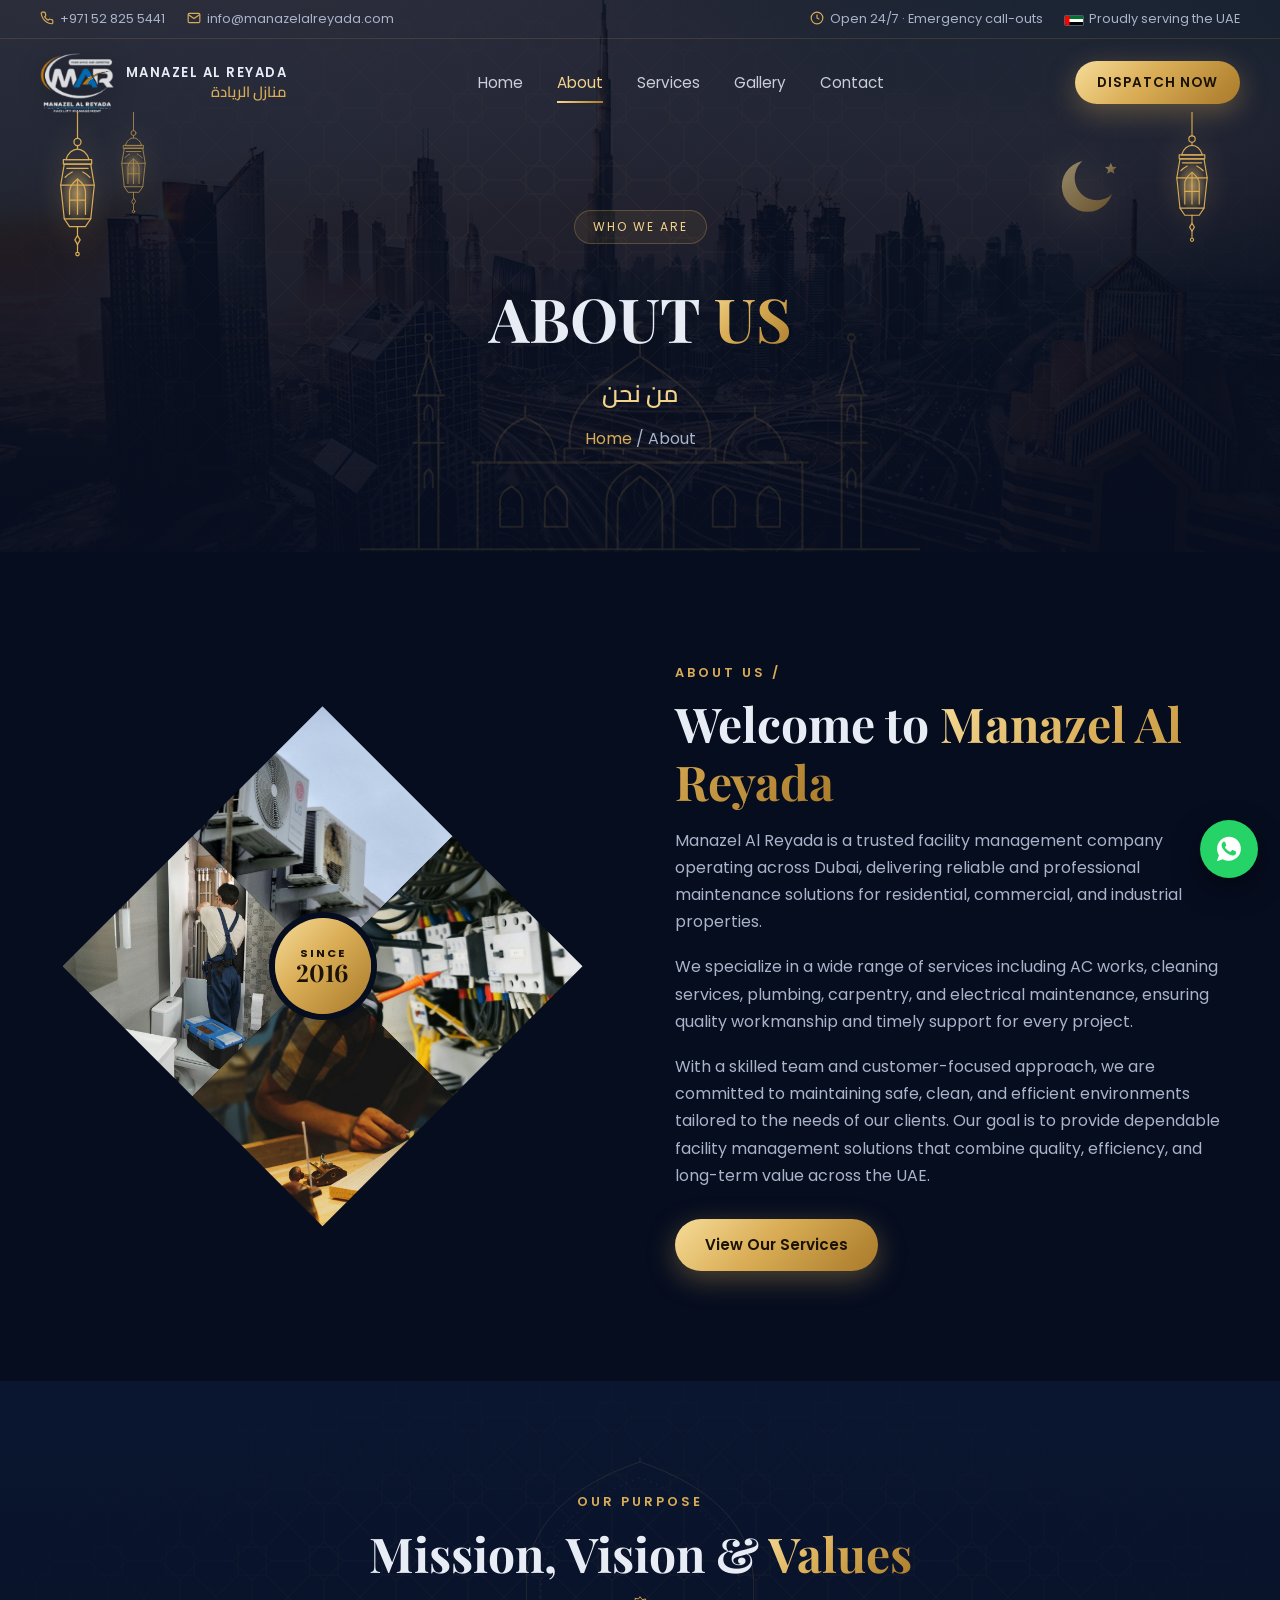
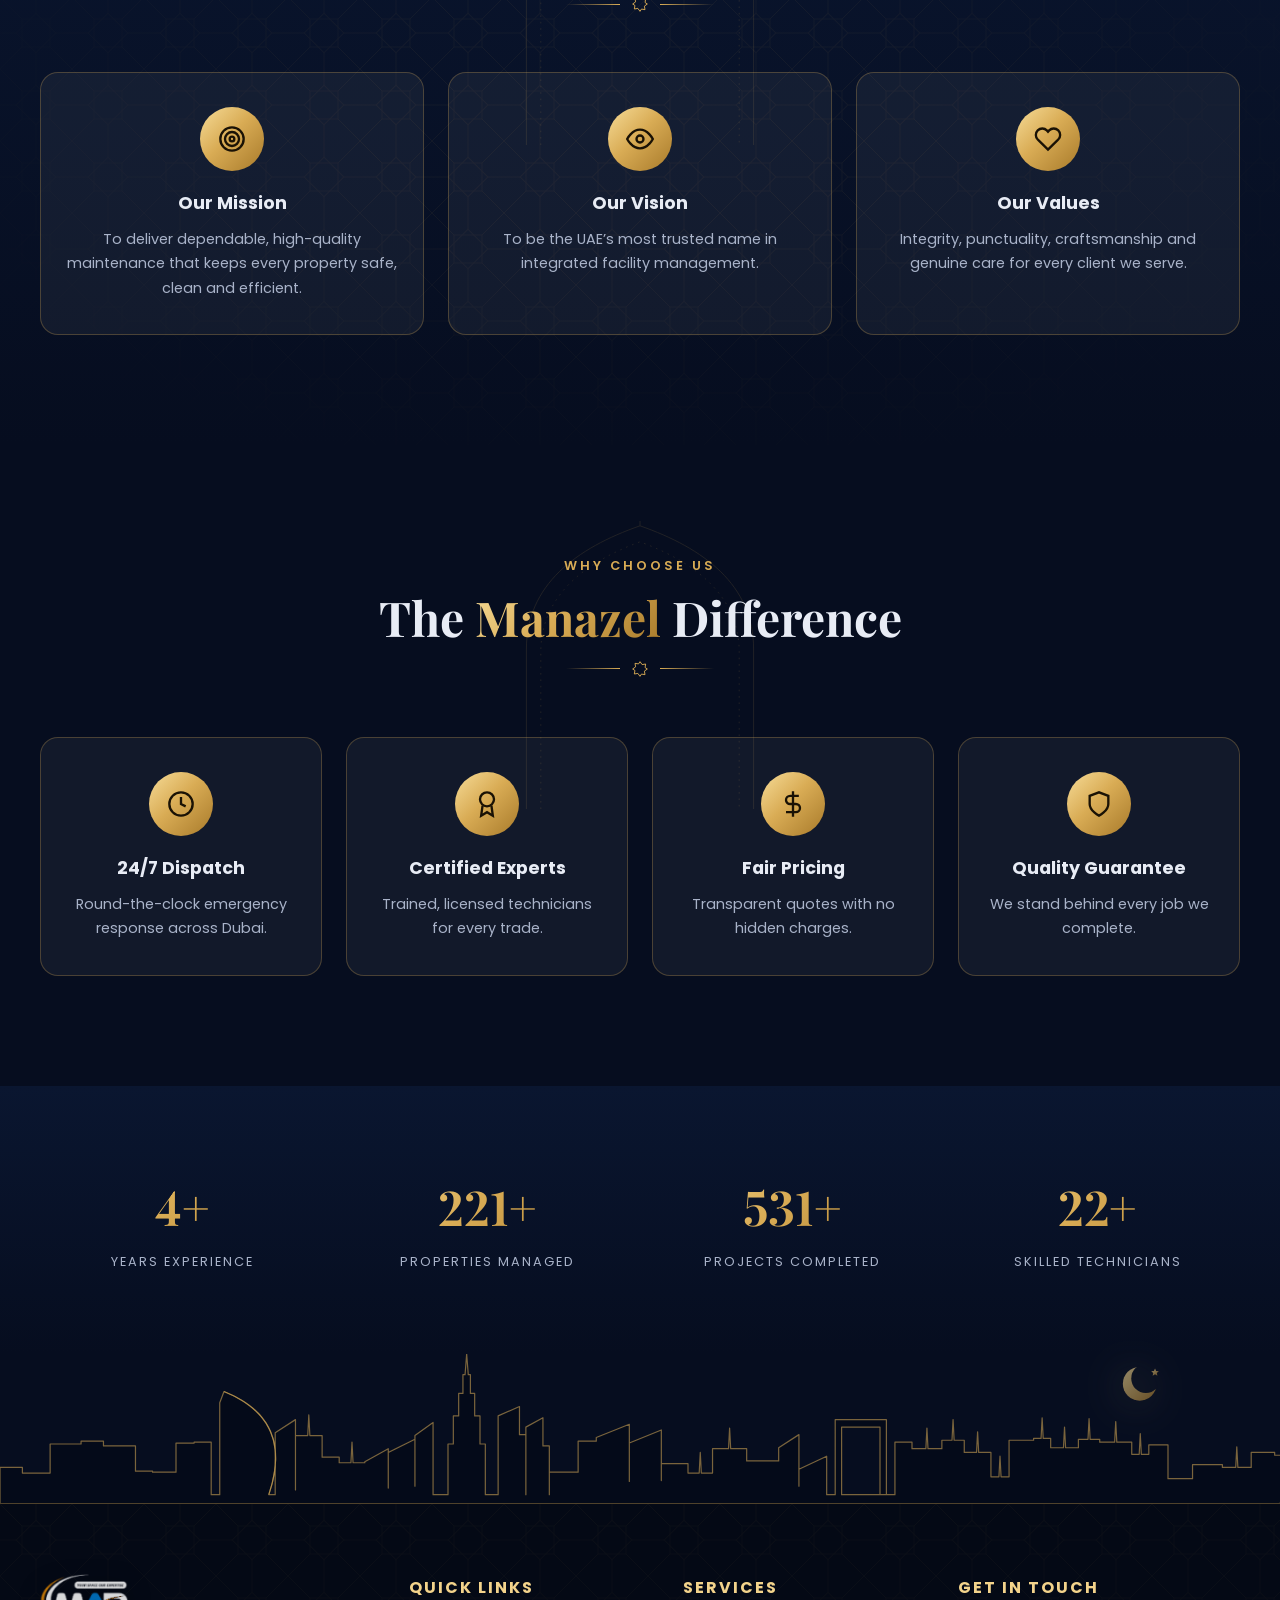
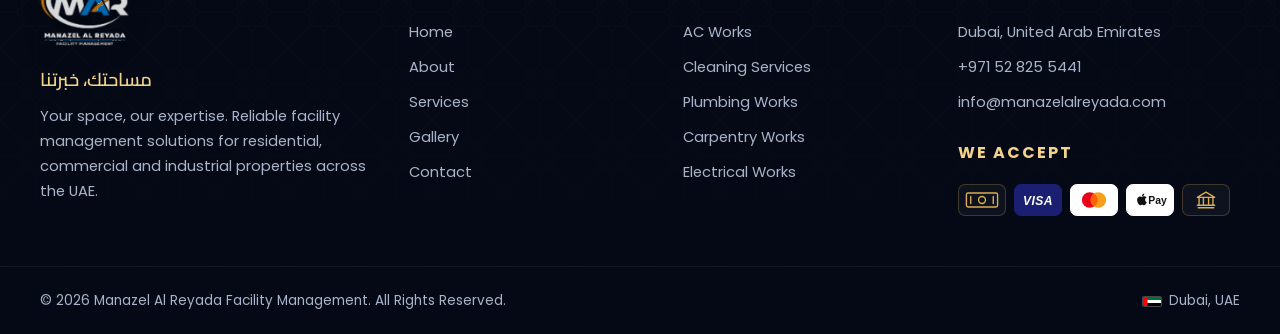
==== about.html @ cf4568b7 "up" ====
<!DOCTYPE html>
<html lang="en">
<head>
  <meta charset="UTF-8" />
  <meta name="viewport" content="width=device-width, initial-scale=1.0, viewport-fit=cover" />
  <meta name="theme-color" content="#060d1f" />
  <title>About Us | Manazel Al Reyada</title>
  <meta name="description" content="Manazel Al Reyada – trusted facility management company in Dubai. AC works, cleaning, plumbing, carpentry and electrical maintenance for residential, commercial and industrial properties." />
  <link rel="icon" href="assets/logo.png" />
  <link rel="preconnect" href="https://fonts.googleapis.com" />
  <link rel="preconnect" href="https://fonts.gstatic.com" crossorigin />
  <link href="https://fonts.googleapis.com/css2?family=Cairo:wght@500;600;700&family=Playfair+Display:wght@600;700;800&family=Poppins:wght@300;400;500;600;700&display=swap" rel="stylesheet" />
  <link rel="stylesheet" href="css/style.css" />
</head>
<body>

  <!-- ===== Header ===== -->
  <header class="header">
    <div class="topbar">
      <div class="container">
        <div class="tb-left">
          <a href="tel:+971528255441"><svg viewBox="0 0 24 24" fill="none" stroke="currentColor" stroke-width="2"><path d="M22 16.9v3a2 2 0 0 1-2.2 2 19.8 19.8 0 0 1-8.6-3.1 19.5 19.5 0 0 1-6-6A19.8 19.8 0 0 1 2.1 4.2 2 2 0 0 1 4.1 2h3a2 2 0 0 1 2 1.7c.1.9.4 1.8.7 2.7a2 2 0 0 1-.5 2.1L8 9.8a16 16 0 0 0 6 6l1.3-1.3a2 2 0 0 1 2.1-.4c.9.3 1.8.6 2.7.7a2 2 0 0 1 1.7 2z"/></svg>+971 52 825 5441</a>
          <a href="mailto:info@manazelalreyada.com"><svg viewBox="0 0 24 24" fill="none" stroke="currentColor" stroke-width="2"><rect x="2" y="4" width="20" height="16" rx="2"/><path d="m22 6-10 7L2 6"/></svg>info@manazelalreyada.com</a>
        </div>
        <div class="tb-right">
          <span><svg viewBox="0 0 24 24" fill="none" stroke="currentColor" stroke-width="2"><circle cx="12" cy="12" r="10"/><path d="M12 6v6l4 2"/></svg>Open 24/7 &middot; Emergency call-outs</span>
          <span><svg class="uae-flag" viewBox="0 0 12 6" aria-label="UAE flag"><rect width="12" height="2" fill="#00732f"/><rect y="2" width="12" height="2" fill="#fff"/><rect y="4" width="12" height="2" fill="#000"/><rect width="3" height="6" fill="#ff0000"/></svg>Proudly serving the UAE</span>
        </div>
      </div>
    </div>
    <div class="container nav">
      <a href="index.html" class="brand">
        <div class="brand-logo"><img src="assets/logo.png" alt="Manazel Al Reyada logo" /></div>
        <div class="brand-text">Manazel Al Reyada<span lang="ar" dir="rtl" class="ar">منازل الريادة</span></div>
      </a>
      <ul class="nav-links">
        <li><a href="index.html">Home</a></li>
        <li><a href="about.html" class="active">About</a></li>
        <li><a href="services.html">Services</a></li>
        <li><a href="index.html#gallery">Gallery</a></li>
        <li><a href="contact.html">Contact</a></li>
        <li class="menu-extra">
          <span class="menu-ar" lang="ar" dir="rtl">منازل الريادة</span>
          <a href="tel:+971528255441" class="btn btn-gold menu-btn"><svg viewBox="0 0 24 24" fill="none" stroke="currentColor" stroke-width="2"><path d="M22 16.9v3a2 2 0 0 1-2.2 2 19.8 19.8 0 0 1-8.6-3.1 19.5 19.5 0 0 1-6-6A19.8 19.8 0 0 1 2.1 4.2 2 2 0 0 1 4.1 2h3a2 2 0 0 1 2 1.7c.1.9.4 1.8.7 2.7a2 2 0 0 1-.5 2.1L8 9.8a16 16 0 0 0 6 6l1.3-1.3a2 2 0 0 1 2.1-.4c.9.3 1.8.6 2.7.7a2 2 0 0 1 1.7 2z"/></svg>Call +971 52 825 5441</a>
          <a href="https://wa.me/971528255441" target="_blank" rel="noopener" class="btn menu-btn menu-wa"><svg viewBox="0 0 32 32" fill="currentColor"><path d="M16 3C9 3 3.3 8.7 3.3 15.7c0 2.5.7 4.9 2 7L3 29l6.5-2.2c2 1.1 4.2 1.6 6.5 1.6 7 0 12.7-5.7 12.7-12.7S23 3 16 3zm7.4 18c-.3.9-1.8 1.7-2.5 1.8-.7.1-1.5.2-4.6-1-3.9-1.6-6.4-5.5-6.6-5.8-.2-.3-1.6-2.1-1.6-4s1-2.8 1.3-3.2c.3-.4.7-.5 1-.5h.7c.2 0 .5-.1.8.6.3.7 1 2.5 1.1 2.7.1.2.1.4 0 .6-.1.2-.2.4-.4.6l-.6.7c-.2.2-.4.4-.2.8.2.4 1 1.7 2.2 2.7 1.5 1.3 2.7 1.7 3.1 1.9.4.2.6.2.8-.1.2-.3 1-1.1 1.2-1.5.3-.4.5-.3.9-.2.4.1 2.3 1.1 2.7 1.3.4.2.7.3.8.5.1.2.1 1-.2 1.9z"/></svg>Chat on WhatsApp</a>
          <span class="menu-meta">Open 24/7 &middot; Emergency call-outs<br />Serving all of Dubai</span>
        </li>
      </ul>
      <a href="contact.html" class="btn btn-gold btn-sm">Dispatch Now</a>
      <button class="menu-toggle" aria-label="Open menu"><span></span><span></span><span></span></button>
    </div>
  </header>
  <div class="menu-backdrop" aria-hidden="true"></div>

  <!-- ===== Page Banner ===== -->
  <section class="page-banner uae-pattern">
    <div class="ia ia-banner" aria-hidden="true"><img class="lantern l1" src="assets/art/lantern.svg" alt="" /><img class="lantern l2" src="assets/art/lantern.svg" alt="" /><img class="lantern l3" src="assets/art/lantern.svg" alt="" /><img class="crescent" src="assets/art/crescent.svg" alt="" /><img class="mosque" src="assets/art/mosque.svg" alt="" /></div>
    <div class="sparkles"></div>
    <div class="container reveal">
      <span class="tag">Who We Are</span>
      <h1>About <span class="gold">Us</span></h1>
      <p class="ar-title" lang="ar" dir="rtl">من نحن</p>
      <p class="breadcrumb"><a href="index.html">Home</a> / About</p>
    </div>
  </section>

  <!-- ===== About ===== -->
  <section>
    <div class="container about-grid">
      <div class="diamond-collage reveal">
        <div class="diamond d1" style="background-image:url('assets/img/ac-units.jpg')"></div>
        <div class="diamond d2" style="background-image:url('assets/img/plumber-bathroom.jpg')"></div>
        <div class="diamond d3" style="background-image:url('assets/img/electrical-testing.jpg')"></div>
        <div class="diamond d4" style="background-image:url('assets/img/carpenter-detail.jpg')"></div>
        <div class="since"><small>SINCE</small><b>2016</b></div>
      </div>
      <div class="about-text reveal">
        <span class="eyebrow">About Us /</span>
        <h2>Welcome to <span class="gold">Manazel Al Reyada</span></h2>
        <p>Manazel Al Reyada is a trusted facility management company operating across Dubai, delivering reliable and professional maintenance solutions for residential, commercial, and industrial properties.</p>
        <p>We specialize in a wide range of services including AC works, cleaning services, plumbing, carpentry, and electrical maintenance, ensuring quality workmanship and timely support for every project.</p>
        <p>With a skilled team and customer-focused approach, we are committed to maintaining safe, clean, and efficient environments tailored to the needs of our clients. Our goal is to provide dependable facility management solutions that combine quality, efficiency, and long-term value across the UAE.</p>
        <a href="services.html" class="btn btn-gold" style="margin-top:12px">View Our Services</a>
      </div>
    </div>
  </section>

  <!-- ===== Mission / Vision ===== -->
  <section class="section-alt uae-pattern">
    <div class="container">
      <div class="section-head reveal">
        <span class="eyebrow">Our Purpose</span>
        <h2>Mission, Vision &amp; <span class="gold">Values</span></h2>
        <span class="ornament" aria-hidden="true"><i></i><svg viewBox="0 0 24 24"><path d="M12 1l3.2 4.4 5.3-.9-.9 5.3L23 12l-4.4 3.2.9 5.3-5.3-.9L12 23l-3.2-4.4-5.3.9.9-5.3L1 12l4.4-3.2-.9-5.3 5.3.9z"/></svg><i></i></span>
      </div>
      <div class="features" style="grid-template-columns:repeat(auto-fit,minmax(240px,1fr))">
        <div class="feature reveal">
          <div class="icon"><svg viewBox="0 0 24 24" fill="none" stroke="currentColor" stroke-width="2"><circle cx="12" cy="12" r="10"/><circle cx="12" cy="12" r="6"/><circle cx="12" cy="12" r="2"/></svg></div>
          <h4>Our Mission</h4>
          <p>To deliver dependable, high-quality maintenance that keeps every property safe, clean and efficient.</p>
        </div>
        <div class="feature reveal">
          <div class="icon"><svg viewBox="0 0 24 24" fill="none" stroke="currentColor" stroke-width="2"><path d="M1 12s4-8 11-8 11 8 11 8-4 8-11 8S1 12 1 12z"/><circle cx="12" cy="12" r="3"/></svg></div>
          <h4>Our Vision</h4>
          <p>To be the UAE&rsquo;s most trusted name in integrated facility management.</p>
        </div>
        <div class="feature reveal">
          <div class="icon"><svg viewBox="0 0 24 24" fill="none" stroke="currentColor" stroke-width="2"><path d="M20.8 4.6a5.5 5.5 0 0 0-7.8 0L12 5.7l-1-1.1a5.5 5.5 0 0 0-7.8 7.8l1 1L12 21l7.8-7.6 1-1a5.5 5.5 0 0 0 0-7.8z"/></svg></div>
          <h4>Our Values</h4>
          <p>Integrity, punctuality, craftsmanship and genuine care for every client we serve.</p>
        </div>
      </div>
    </div>
  </section>

  <!-- ===== Why Choose Us ===== -->
  <section>
    <div class="container">
      <div class="section-head reveal">
        <span class="eyebrow">Why Choose Us</span>
        <h2>The <span class="gold">Manazel</span> Difference</h2>
        <span class="ornament" aria-hidden="true"><i></i><svg viewBox="0 0 24 24"><path d="M12 1l3.2 4.4 5.3-.9-.9 5.3L23 12l-4.4 3.2.9 5.3-5.3-.9L12 23l-3.2-4.4-5.3.9.9-5.3L1 12l4.4-3.2-.9-5.3 5.3.9z"/></svg><i></i></span>
      </div>
      <div class="features">
        <div class="feature reveal">
          <div class="icon"><svg viewBox="0 0 24 24" fill="none" stroke="currentColor" stroke-width="2"><circle cx="12" cy="12" r="10"/><path d="M12 6v6l4 2"/></svg></div>
          <h4>24/7 Dispatch</h4><p>Round-the-clock emergency response across Dubai.</p>
        </div>
        <div class="feature reveal">
          <div class="icon"><svg viewBox="0 0 24 24" fill="none" stroke="currentColor" stroke-width="2"><circle cx="12" cy="8" r="6"/><path d="M8.2 13.4 7 22l5-3 5 3-1.2-8.6"/></svg></div>
          <h4>Certified Experts</h4><p>Trained, licensed technicians for every trade.</p>
        </div>
        <div class="feature reveal">
          <div class="icon"><svg viewBox="0 0 24 24" fill="none" stroke="currentColor" stroke-width="2"><path d="M12 1v22M17 5H9.5a3.5 3.5 0 0 0 0 7h5a3.5 3.5 0 0 1 0 7H6"/></svg></div>
          <h4>Fair Pricing</h4><p>Transparent quotes with no hidden charges.</p>
        </div>
        <div class="feature reveal">
          <div class="icon"><svg viewBox="0 0 24 24" fill="none" stroke="currentColor" stroke-width="2"><path d="M12 22s8-4 8-10V5l-8-3-8 3v7c0 6 8 10 8 10z"/></svg></div>
          <h4>Quality Guarantee</h4><p>We stand behind every job we complete.</p>
        </div>
      </div>
    </div>
  </section>

  <!-- ===== Counters ===== -->
  <section class="section-alt" style="padding:80px 0">
    <div class="container counters reveal">
      <div class="counter"><strong class="gold" data-count="10" data-suffix="+">10+</strong><span>Years Experience</span></div>
      <div class="counter"><strong class="gold" data-count="500" data-suffix="+">500+</strong><span>Properties Managed</span></div>
      <div class="counter"><strong class="gold" data-count="1200" data-suffix="+">1200+</strong><span>Projects Completed</span></div>
      <div class="counter"><strong class="gold" data-count="50" data-suffix="+">50+</strong><span>Skilled Technicians</span></div>
    </div>
  </section>

  <!-- ===== Footer ===== -->
  <div class="skyline" aria-hidden="true">
    <img class="crescent" src="assets/art/crescent.svg" alt="" />
    <svg viewBox="0 0 1200 160" preserveAspectRatio="none"><path d="M0 160 L0 121 L21 121 L21 127 L47 127 L47 96 L76 96 L76 93 L97 93 L97 98 L127 98 L127 125 L143 125 L143 126 L165 126 L165 95 L182 95 L182 94 L198 94 L198 150 L206 150 L206 52 L210 40 L220.4 45.3 L229.5 51.4 L237.4 58.1 L244.0 65.6 L249.4 73.7 L253.5 82.5 L256.4 92.0 L258.0 102.2 L258.4 113.1 L257.5 124.7 L255.4 137.0 L252.0 150.0 L258 150 L258 84 L277 70 L277 70 L277 145 L277 87 L288.5 87 L289.5 65 L290.5 87 L302 87 L302 110 L318 110 L318 116 L329.0 116 L330.0 94 L331.0 116 L342 116 L342 115 L364 101 L364 101 L364 143 L364 105 L389 91 L389 91 L389 141 L389 87 L406 73 L406 73 L406 140 L406 150 L420 150 L420 150 L420 96 L425 96 L425 66 L430 66 L430 42 L434 42 L434 22 L436 22 L437.5 0 L437.5 0 L439 22 L441 22 L441 42 L445 42 L445 66 L450 66 L450 96 L455 96 L455 150 L467 150 L467 66 L487 56 L487 86 L493 86 L493 150 L493 78 L509 68 L509 98 L515 98 L515 150 L515 126 L542 126 L542 93 L559 93 L559 89 L590 75 L590 75 L590 136 L590 95 L620 81 L620 81 L620 135 L620 117 L645 117 L645 127 L655.5 127 L656.5 105 L657.5 127 L668 127 L668 101 L683.0 101 L684.0 79 L685.0 101 L700 101 L700 114 L730 114 L730 100 L749 86 L749 86 L749 141 L749 123 L775 109 L775 109 L775 133 L775 150 L783 150 L783 70 L831 70 L831 150 L825 150 L825 78 L789 78 L789 150 L839 150 L839 94 L855 94 L855 101 L868.0 101 L869.0 79 L870.0 101 L883 101 L883 92 L892.5 92 L893.5 70 L894.5 92 L904 92 L904 105 L915.5 105 L916.5 83 L917.5 105 L929 105 L929 131 L936.5 131 L937.5 109 L938.5 131 L946 131 L946 92 L969 92 L969 90 L976.0 90 L977.0 68 L978.0 90 L985 90 L985 100 L997.0 100 L998.0 78 L999.0 100 L1011 100 L1011 91 L1020.0 91 L1021.0 69 L1022.0 91 L1031 91 L1031 94 L1045.0 94 L1046.0 72 L1047.0 94 L1061 94 L1061 107 L1068.0 107 L1069.0 85 L1070.0 107 L1077 107 L1077 97 L1095 97 L1095 133 L1118 133 L1118 118 L1146 118 L1146 121 L1158.5 121 L1159.5 99 L1160.5 121 L1173 121 L1173 105 L1195 105 L1195 108 L1203.0 108 L1204.0 86 L1205.0 108 L1213 108 L1200 160"/><path d="M210 40 Q276 70 252 150"/></svg>
  </div>
  <footer class="footer uae-pattern">
    <div class="container footer-grid">
      <div>
        <a href="index.html" class="brand">
          <div class="brand-logo"><img src="assets/logo.png" alt="Manazel Al Reyada logo" /></div>
        </a>
        <p class="ar-tag" lang="ar" dir="rtl">مساحتك، خبرتنا</p>
        <p>Your space, our expertise. Reliable facility management solutions for residential, commercial and industrial properties across the UAE.</p>
      </div>
      <div>
        <h5>Quick Links</h5>
        <ul>
          <li><a href="index.html">Home</a></li>
          <li><a href="about.html">About</a></li>
          <li><a href="services.html">Services</a></li>
          <li><a href="index.html#gallery">Gallery</a></li>
          <li><a href="contact.html">Contact</a></li>
        </ul>
      </div>
      <div>
        <h5>Services</h5>
        <ul>
          <li><a href="services.html#ac">AC Works</a></li>
          <li><a href="services.html#cleaning">Cleaning Services</a></li>
          <li><a href="services.html#plumbing">Plumbing Works</a></li>
          <li><a href="services.html#carpentry">Carpentry Works</a></li>
          <li><a href="services.html#electrical">Electrical Works</a></li>
        </ul>
      </div>
      <div>
        <h5>Get In Touch</h5>
        <ul>
          <li>Dubai, United Arab Emirates</li>
          <li><a href="tel:+971528255441">+971 52 825 5441</a></li>
          <li><a href="mailto:info@manazelalreyada.com">info@manazelalreyada.com</a></li>
        </ul>
        <h5 style="margin-top:24px">We Accept</h5>
        <div class="pay"><span class="pay-ic pay-cash" role="img" aria-label="Cash" title="Cash"><svg viewBox="0 0 48 30"><rect x="6" y="7" width="36" height="16" rx="2" fill="none" stroke="#d9ac55" stroke-width="1.6"/><circle cx="24" cy="15" r="4" fill="none" stroke="#d9ac55" stroke-width="1.6"/><path d="M11 11v8M37 11v8" stroke="#d9ac55" stroke-width="1.6" stroke-linecap="round"/></svg></span><span class="pay-ic pay-visa" role="img" aria-label="Visa" title="Visa"><svg viewBox="0 0 48 30"><text x="24" y="20.5" text-anchor="middle" font-family="Arial, Helvetica, sans-serif" font-weight="900" font-style="italic" font-size="14" letter-spacing=".5" fill="#ffffff">VISA</text></svg></span><span class="pay-ic pay-mc" role="img" aria-label="Mastercard" title="Mastercard"><svg viewBox="0 0 48 30"><circle cx="19" cy="15" r="9" fill="#eb001b"/><circle cx="29" cy="15" r="9" fill="#f79e1b"/><path d="M24 7.5a9 9 0 0 1 0 15 9 9 0 0 1 0-15z" fill="#ff5f00"/></svg></span><span class="pay-ic pay-apple" role="img" aria-label="Apple Pay" title="Apple Pay"><svg viewBox="0 0 48 30"><g transform="translate(5 4.5) scale(.82)" fill="#111"><path d="M16.37 12.5c-.02-2.1 1.72-3.12 1.8-3.17-.98-1.43-2.5-1.63-3.04-1.65-1.29-.13-2.52.76-3.18.76-.66 0-1.67-.74-2.75-.72-1.41.02-2.72.82-3.45 2.09-1.47 2.55-.38 6.33 1.06 8.4.7 1.01 1.53 2.15 2.62 2.11 1.05-.04 1.45-.68 2.72-.68 1.27 0 1.63.68 2.74.66 1.13-.02 1.85-1.03 2.54-2.05.8-1.17 1.13-2.31 1.15-2.37-.03-.01-2.2-.84-2.21-3.38zM14.3 6.31c.58-.7.97-1.68.86-2.65-.83.03-1.84.55-2.44 1.25-.53.62-1 1.61-.88 2.57.93.07 1.88-.47 2.46-1.17z"/></g><text x="22" y="20" font-family="-apple-system, Segoe UI, Arial, sans-serif" font-weight="600" font-size="12" fill="#111">Pay</text></svg></span><span class="pay-ic pay-bank" role="img" aria-label="Bank Transfer" title="Bank Transfer"><svg viewBox="0 0 48 30" fill="none" stroke="#d9ac55" stroke-width="1.6" stroke-linejoin="round" stroke-linecap="round"><path d="M14 12l10-6 10 6zM15 24h18M16 12v9M21 12v9M27 12v9M32 12v9M14 21h20"/></svg></span></div>
      </div>
    </div>
    <div class="copyright">
      <div class="container copy-row">
        <span>© <span class="year">2026</span> Manazel Al Reyada Facility Management. All Rights Reserved.</span>
        <span class="license"><svg class="uae-flag" viewBox="0 0 12 6" aria-label="UAE flag"><rect width="12" height="2" fill="#00732f"/><rect y="2" width="12" height="2" fill="#fff"/><rect y="4" width="12" height="2" fill="#000"/><rect width="3" height="6" fill="#ff0000"/></svg>Dubai, UAE</span>
      </div>
    </div>
  </footer>

  <!-- ===== Mobile sticky action bar ===== -->
  <nav class="mobile-bar" aria-label="Quick contact">
    <a href="tel:+971528255441" class="mb-call"><span class="mb-ic"><svg viewBox="0 0 24 24" fill="none" stroke="currentColor" stroke-width="2"><path d="M22 16.9v3a2 2 0 0 1-2.2 2 19.8 19.8 0 0 1-8.6-3.1 19.5 19.5 0 0 1-6-6A19.8 19.8 0 0 1 2.1 4.2 2 2 0 0 1 4.1 2h3a2 2 0 0 1 2 1.7c.1.9.4 1.8.7 2.7a2 2 0 0 1-.5 2.1L8 9.8a16 16 0 0 0 6 6l1.3-1.3a2 2 0 0 1 2.1-.4c.9.3 1.8.6 2.7.7a2 2 0 0 1 1.7 2z"/></svg></span><span><small>Call now &middot; 24/7</small><b>+971 52 825 5441</b></span></a>
    <a href="https://wa.me/971528255441" target="_blank" rel="noopener" class="mb-wa" aria-label="WhatsApp"><svg viewBox="0 0 32 32" fill="currentColor"><path d="M16 3C9 3 3.3 8.7 3.3 15.7c0 2.5.7 4.9 2 7L3 29l6.5-2.2c2 1.1 4.2 1.6 6.5 1.6 7 0 12.7-5.7 12.7-12.7S23 3 16 3zm7.4 18c-.3.9-1.8 1.7-2.5 1.8-.7.1-1.5.2-4.6-1-3.9-1.6-6.4-5.5-6.6-5.8-.2-.3-1.6-2.1-1.6-4s1-2.8 1.3-3.2c.3-.4.7-.5 1-.5h.7c.2 0 .5-.1.8.6.3.7 1 2.5 1.1 2.7.1.2.1.4 0 .6-.1.2-.2.4-.4.6l-.6.7c-.2.2-.4.4-.2.8.2.4 1 1.7 2.2 2.7 1.5 1.3 2.7 1.7 3.1 1.9.4.2.6.2.8-.1.2-.3 1-1.1 1.2-1.5.3-.4.5-.3.9-.2.4.1 2.3 1.1 2.7 1.3.4.2.7.3.8.5.1.2.1 1-.2 1.9z"/></svg><span>WhatsApp</span></a>
    <a href="contact.html" class="mb-quote" aria-label="Get a free quote"><svg viewBox="0 0 24 24" fill="none" stroke="currentColor" stroke-width="2"><path d="M14 2H6a2 2 0 0 0-2 2v16a2 2 0 0 0 2 2h12a2 2 0 0 0 2-2V8z"/><path d="M14 2v6h6M8 13h8M8 17h5"/></svg><span>Quote</span></a>
  </nav>

  <a href="https://wa.me/971528255441" class="whatsapp" target="_blank" aria-label="Chat on WhatsApp">
    <svg viewBox="0 0 32 32"><path d="M16 3C9 3 3.3 8.7 3.3 15.7c0 2.5.7 4.9 2 7L3 29l6.5-2.2c2 1.1 4.2 1.6 6.5 1.6 7 0 12.7-5.7 12.7-12.7S23 3 16 3zm7.4 18c-.3.9-1.8 1.7-2.5 1.8-.7.1-1.5.2-4.6-1-3.9-1.6-6.4-5.5-6.6-5.8-.2-.3-1.6-2.1-1.6-4s1-2.8 1.3-3.2c.3-.4.7-.5 1-.5h.7c.2 0 .5-.1.8.6.3.7 1 2.5 1.1 2.7.1.2.1.4 0 .6-.1.2-.2.4-.4.6l-.6.7c-.2.2-.4.4-.2.8.2.4 1 1.7 2.2 2.7 1.5 1.3 2.7 1.7 3.1 1.9.4.2.6.2.8-.1.2-.3 1-1.1 1.2-1.5.3-.4.5-.3.9-.2.4.1 2.3 1.1 2.7 1.3.4.2.7.3.8.5.1.2.1 1-.2 1.9z"/></svg>
  </a>

  <script src="js/main.js"></script>
</body>
</html>
---- css/style.css ----
/* ===== Manazel Al Reyada — Navy & Gold theme ===== */
:root {
  --navy-900: #060d1f;
  --navy-800: #0a1630;
  --navy-700: #0f1f42;
  --navy-600: #162a56;
  --gold: #d9ac55;
  --gold-light: #f3d38b;
  --gold-dark: #a87a2a;
  --gold-grad: linear-gradient(135deg, #f6dc98 0%, #d9ac55 45%, #a87a2a 100%);
  --text: #e8ecf5;
  --muted: #a9b3c9;
  --glass: rgba(255, 255, 255, 0.05);
  --glass-border: rgba(217, 172, 85, 0.28);
  --radius: 18px;
  --shadow: 0 20px 50px rgba(0, 0, 0, 0.45);
  --serif: "Playfair Display", Georgia, serif;
  --sans: "Poppins", "Segoe UI", system-ui, sans-serif;
}

* { box-sizing: border-box; margin: 0; padding: 0; }
html { scroll-behavior: smooth; }
body { font-variant-numeric: lining-nums;
  font-family: var(--sans);
  background: var(--navy-900);
  color: var(--text);
  line-height: 1.7;
  overflow-x: hidden;
}
img { max-width: 100%; display: block; }
a { color: inherit; text-decoration: none; }
.container { width: min(1200px, 100% - 40px); margin-inline: auto; }
.gold { background: var(--gold-grad); -webkit-background-clip: text; background-clip: text; color: transparent; }

/* ---------- Header ---------- */
.header {
  position: fixed; inset: 0 0 auto 0; z-index: 100;
  transition: background .35s, box-shadow .35s, padding .35s;
  padding: 18px 0;
}
.header.scrolled {
  background: rgba(6, 13, 31, 0.92);
  backdrop-filter: blur(14px);
  box-shadow: 0 6px 30px rgba(0,0,0,.4);
  padding: 10px 0;
}
.nav { display: flex; align-items: center; justify-content: space-between; gap: 24px; }
.brand { display: flex; align-items: center; gap: 12px; }
.brand-logo { display: flex; align-items: center; }
.brand-logo img { height: 60px; width: auto; filter: drop-shadow(0 4px 12px rgba(0,0,0,.45)); transition: height .35s; }
.header.scrolled .brand-logo img { height: 50px; }
.footer .brand-logo img { height: 72px; }
.brand-text { font-weight: 600; letter-spacing: 1.5px; font-size: .82rem; line-height: 1.3; text-transform: uppercase; }
.brand-text span { color: var(--gold); display: block; font-size: .7rem; letter-spacing: 3px; }

.nav-links { display: flex; gap: 34px; list-style: none; }
.nav-links a {
  position: relative; font-size: .95rem; color: var(--text); opacity: .85;
  padding: 6px 0; transition: color .25s, opacity .25s;
}
.nav-links a::after {
  content: ""; position: absolute; left: 0; bottom: -4px; height: 2px; width: 0;
  background: var(--gold-grad); transition: width .3s;
}
.nav-links a:hover, .nav-links a.active { color: var(--gold-light); opacity: 1; }
.nav-links a:hover::after, .nav-links a.active::after { width: 100%; }

.menu-toggle { display: none; background: none; border: 0; cursor: pointer; width: 34px; height: 26px; position: relative; }
.menu-toggle span { position: absolute; left: 0; width: 100%; height: 2px; background: var(--gold); transition: .3s; }
.menu-toggle span:nth-child(1) { top: 2px; }
.menu-toggle span:nth-child(2) { top: 12px; }
.menu-toggle span:nth-child(3) { top: 22px; }
.menu-toggle.open span:nth-child(1) { top: 12px; transform: rotate(45deg); }
.menu-toggle.open span:nth-child(2) { opacity: 0; }
.menu-toggle.open span:nth-child(3) { top: 12px; transform: rotate(-45deg); }

/* ---------- Buttons ---------- */
.btn {
  display: inline-flex; align-items: center; gap: 10px;
  padding: 13px 30px; border-radius: 50px; font-weight: 600; font-size: .95rem;
  cursor: pointer; border: 0; transition: transform .25s, box-shadow .25s, background .25s, color .25s;
  font-family: inherit;
}
.btn-gold { background: var(--gold-grad); color: #1a1205; box-shadow: 0 8px 28px rgba(217,172,85,.35); }
.btn-gold:hover { transform: translateY(-3px); box-shadow: 0 14px 36px rgba(217,172,85,.5); }
.btn-outline { border: 1.5px solid var(--gold); color: var(--gold-light); background: rgba(217,172,85,.06); }
.btn-outline:hover { background: var(--gold); color: #1a1205; transform: translateY(-3px); }
.btn-sm { padding: 10px 22px; font-size: .85rem; letter-spacing: 1px; text-transform: uppercase; }

/* ---------- Hero ---------- */
.hero {
  position: relative; min-height: 100vh; display: flex; align-items: center;
  padding: 140px 0 90px;
  background:
    linear-gradient(90deg, rgba(6,13,31,.96) 0%, rgba(6,13,31,.75) 45%, rgba(6,13,31,.35) 100%),
    linear-gradient(0deg, var(--navy-900) 0%, transparent 30%),
    url("../assets/img/dubai-night.jpg") center/cover,
    radial-gradient(circle at 70% 40%, #1d3670, var(--navy-900));
}
.hero-grid { display: grid; grid-template-columns: 1.2fr 1fr; gap: 50px; align-items: center; }
.tag {
  display: inline-block; padding: 6px 18px; border: 1px solid var(--glass-border);
  border-radius: 50px; font-size: .75rem; letter-spacing: 2px; text-transform: uppercase;
  color: var(--gold-light); background: rgba(217,172,85,.08); margin-bottom: 22px;
}
.hero h1 {
  font-family: var(--serif); font-size: clamp(2.4rem, 5.5vw, 4.4rem);
  line-height: 1.08; font-weight: 800; text-transform: uppercase; margin-bottom: 24px;
  text-shadow: 0 4px 30px rgba(0,0,0,.5);
}
.hero p { color: var(--muted); max-width: 560px; font-size: 1.05rem; margin-bottom: 36px; }
.hero-actions { display: flex; flex-wrap: wrap; gap: 18px; }

.hero-cards { display: grid; grid-template-columns: 1fr 1fr; gap: 18px; }
.stat-card {
  background: rgba(15, 31, 66, .55); border: 1px solid var(--glass-border);
  backdrop-filter: blur(12px); border-radius: var(--radius); padding: 24px;
  box-shadow: var(--shadow); transition: transform .4s;
}
.stat-card:hover { transform: translateY(-6px); }
.stat-card:nth-child(2), .stat-card:nth-child(4) { transform: translateY(30px); }
.stat-card:nth-child(2):hover, .stat-card:nth-child(4):hover { transform: translateY(24px); }
.stat-card .icon {
  width: 46px; height: 46px; border-radius: 50%; background: var(--gold-grad);
  display: grid; place-items: center; color: #1a1205; margin-bottom: 14px;
}
.stat-card .icon svg { width: 22px; height: 22px; }
.stat-card strong { font-family: var(--serif); font-size: 2.2rem; display: block; line-height: 1.1; }
.stat-card span { color: var(--muted); font-size: .9rem; }
.chips { grid-column: 1 / -1; display: flex; flex-wrap: wrap; gap: 10px; margin-top: 30px; }
.chip {
  padding: 7px 16px; border-radius: 50px; font-size: .82rem;
  border: 1px solid var(--glass-border); background: rgba(6,13,31,.6); color: var(--text);
}

/* ---------- Page banner (inner pages) ---------- */
.page-banner {
  padding: 180px 0 100px; text-align: center; position: relative;
  background:
    linear-gradient(180deg, rgba(6,13,31,.85), rgba(6,13,31,.95)),
    url("../assets/img/dubai-skyline.jpg") center/cover,
    var(--navy-800);
}
.page-banner h1 { font-family: var(--serif); font-size: clamp(2.4rem, 5vw, 3.8rem); text-transform: uppercase; }
.breadcrumb { color: var(--muted); margin-top: 10px; }
.breadcrumb a { color: var(--gold); }

/* ---------- Sections ---------- */
section { padding: 110px 0; position: relative; }
.section-alt { background: linear-gradient(180deg, var(--navy-800), var(--navy-900)); }
.section-head { text-align: center; max-width: 720px; margin: 0 auto 60px; }
.eyebrow { color: var(--gold); letter-spacing: 3px; font-size: .8rem; text-transform: uppercase; font-weight: 600; display: block; margin-bottom: 12px; }
.section-head h2, .about-text h2 { font-family: var(--serif); font-size: clamp(2rem, 4vw, 3rem); line-height: 1.2; margin-bottom: 16px; }
.section-head p { color: var(--muted); }

/* ---------- About ---------- */
.about-grid { display: grid; grid-template-columns: 1fr 1fr; gap: 70px; align-items: center; }
.diamond-collage { position: relative; aspect-ratio: 1; max-width: 520px; margin-inline: auto; width: 100%; }
.diamond {
  position: absolute; width: 50%; aspect-ratio: 1; overflow: hidden;
  clip-path: polygon(50% 0, 100% 50%, 50% 100%, 0 50%);
  background-size: cover; background-position: center;
  transition: transform .5s;
}
.diamond:hover { transform: scale(1.05); }
.d1 { top: 0; left: 25%; }
.d2 { top: 25%; left: 0; }
.d3 { top: 25%; left: 50%; }
.d4 { top: 50%; left: 25%; }
.since {
  position: absolute; top: 50%; left: 50%; transform: translate(-50%, -50%);
  width: 96px; height: 96px; border-radius: 50%; background: var(--gold-grad);
  color: #1a1205; display: grid; place-content: center; text-align: center;
  font-weight: 700; line-height: 1.1; box-shadow: 0 0 0 6px var(--navy-900), 0 10px 30px rgba(0,0,0,.5);
  z-index: 2;
}
.since small { font-size: .7rem; letter-spacing: 2px; }
.since b { font-family: var(--serif); font-size: 1.5rem; }
.about-text p { color: var(--muted); margin-bottom: 18px; }
.check-list { list-style: none; display: grid; grid-template-columns: 1fr 1fr; gap: 12px; margin: 26px 0 34px; }
.check-list li { display: flex; gap: 10px; align-items: center; font-size: .95rem; }
.check-list li::before {
  content: "✓"; flex: none; width: 22px; height: 22px; border-radius: 50%;
  background: var(--gold-grad); color: #1a1205; font-size: .75rem; font-weight: 700;
  display: grid; place-items: center;
}

/* ---------- Services ---------- */
.services-grid { display: grid; grid-template-columns: repeat(4, 1fr); gap: 24px; }
.service-card {
  position: relative; border-radius: var(--radius); overflow: hidden; min-height: 400px;
  border: 1px solid var(--glass-border); box-shadow: var(--shadow);
  display: flex; flex-direction: column; justify-content: flex-end;
  background-size: cover; background-position: center;
  transition: transform .45s, box-shadow .45s;
}
.service-card::before {
  content: ""; position: absolute; inset: 0;
  background: linear-gradient(180deg, rgba(6,13,31,.1) 0%, rgba(6,13,31,.55) 45%, rgba(6,13,31,.97) 100%);
  transition: background .45s;
}
.service-card:hover { transform: translateY(-10px); box-shadow: 0 30px 60px rgba(0,0,0,.6), 0 0 0 1px var(--gold); }
.service-card .num {
  position: absolute; top: 18px; left: 18px; z-index: 1;
  width: 44px; height: 44px; border-radius: 50%; background: var(--gold-grad);
  color: #1a1205; font-weight: 700; display: grid; place-items: center;
}
.service-body { position: relative; z-index: 1; padding: 26px; }
.service-body small { color: var(--gold); letter-spacing: 2px; font-size: .72rem; text-transform: uppercase; }
.service-body h3 { font-size: 1.3rem; text-transform: uppercase; letter-spacing: 1px; margin: 4px 0 10px; }
.service-body p { color: var(--muted); font-size: .9rem; margin-bottom: 16px; }
.link-more { color: var(--gold-light); font-weight: 600; font-size: .82rem; letter-spacing: 2px; display: inline-flex; gap: 8px; align-items: center; }
.link-more:hover { gap: 14px; }
.link-more, .link-more:hover { transition: gap .25s; }

/* Detailed services (services page) */
.service-detail {
  display: grid; grid-template-columns: 1fr 1fr; gap: 60px; align-items: center;
  padding: 60px 0; border-bottom: 1px solid rgba(217,172,85,.12);
}
.service-detail:last-child { border-bottom: 0; }
.service-detail:nth-child(even) .sd-img { order: 2; }
.sd-img {
  border-radius: var(--radius); min-height: 380px; background-size: cover; background-position: center;
  border: 1px solid var(--glass-border); box-shadow: var(--shadow); position: relative;
}
.sd-img .num { position: absolute; top: -18px; left: -18px; width: 64px; height: 64px; font-size: 1.3rem;
  border-radius: 50%; background: var(--gold-grad); color: #1a1205; font-weight: 700; display: grid; place-items: center; box-shadow: 0 0 0 6px var(--navy-900); }
.sd-text h2 { font-family: var(--serif); font-size: 2.2rem; margin-bottom: 14px; }
.sd-text p { color: var(--muted); margin-bottom: 10px; }

/* ---------- Why us / features ---------- */
.features { display: grid; grid-template-columns: repeat(4, 1fr); gap: 24px; }
.feature {
  background: var(--glass); border: 1px solid var(--glass-border); border-radius: var(--radius);
  padding: 34px 26px; text-align: center; transition: transform .35s, background .35s;
}
.feature:hover { transform: translateY(-8px); background: rgba(217,172,85,.07); }
.feature .icon { width: 64px; height: 64px; margin: 0 auto 18px; border-radius: 50%; background: var(--gold-grad); display: grid; place-items: center; color: #1a1205; }
.feature .icon svg { width: 28px; height: 28px; }
.feature h4 { font-size: 1.1rem; margin-bottom: 8px; }
.feature p { color: var(--muted); font-size: .9rem; }

/* ---------- Counters ---------- */
.counters { display: grid; grid-template-columns: repeat(4, 1fr); gap: 20px; text-align: center; }
.counter strong { font-family: var(--serif); font-size: 3rem; display: block; }
.counter span { color: var(--muted); text-transform: uppercase; letter-spacing: 2px; font-size: .8rem; }

/* ---------- Gallery ---------- */
.filters { display: flex; justify-content: center; flex-wrap: wrap; gap: 10px; margin-bottom: 40px; }
.filter-btn {
  padding: 8px 20px; border-radius: 50px; border: 1px solid var(--glass-border);
  background: transparent; color: var(--text); cursor: pointer; font-family: inherit; font-size: .85rem;
  transition: .25s;
}
.filter-btn:hover, .filter-btn.active { background: var(--gold-grad); color: #1a1205; border-color: transparent; }
.gallery-grid { display: grid; grid-template-columns: repeat(4, 1fr); gap: 20px; perspective: 1200px; }
.gallery-item {
  aspect-ratio: 3/4; border-radius: 14px; background-size: cover; background-position: center;
  border: 1px solid var(--glass-border); box-shadow: var(--shadow); position: relative; overflow: hidden;
  transition: transform .5s, box-shadow .5s, opacity .4s; transform-style: preserve-3d;
}
.gallery-item:hover { transform: rotateY(-8deg) scale(1.04); box-shadow: 0 30px 60px rgba(0,0,0,.6), 0 0 0 2px var(--gold); }
.gallery-item .cap {
  position: absolute; inset: auto 0 0 0; padding: 16px; font-size: .85rem; font-weight: 500;
  background: linear-gradient(0deg, rgba(6,13,31,.95), transparent);
}
.gallery-item.hide { display: none; }

/* ---------- CTA ---------- */
.cta {
  border-radius: 28px; padding: 60px; text-align: center; position: relative; overflow: hidden;
  background:
    linear-gradient(120deg, rgba(10,22,48,.95), rgba(22,42,86,.85)),
    url("../assets/img/dubai-night.jpg") center/cover;
  border: 1px solid var(--glass-border); box-shadow: var(--shadow);
}
.cta h2 { font-family: var(--serif); font-size: clamp(1.8rem, 3.5vw, 2.6rem); margin-bottom: 12px; }
.cta p { color: var(--muted); margin-bottom: 30px; }

/* ---------- Contact ---------- */
.contact-grid { display: grid; grid-template-columns: 1fr 1.3fr; gap: 30px; }
.panel {
  background: rgba(15,31,66,.5); border: 1px solid var(--glass-border); border-radius: var(--radius);
  padding: 40px; box-shadow: var(--shadow); backdrop-filter: blur(10px);
}
.panel h3 { font-family: var(--serif); font-size: 1.9rem; text-transform: uppercase; margin-bottom: 26px; }
.info-item { display: flex; gap: 16px; margin-bottom: 24px; }
.info-item .icon { flex: none; width: 46px; height: 46px; border-radius: 50%; background: var(--gold-grad); color: #1a1205; display: grid; place-items: center; }
.info-item .icon svg { width: 20px; height: 20px; }
.info-item small { color: var(--gold); text-transform: uppercase; letter-spacing: 2px; font-size: .72rem; display: block; }
.info-item a:hover { color: var(--gold-light); }
.form-row { display: grid; grid-template-columns: 1fr 1fr; gap: 16px; }
.field { margin-bottom: 16px; }
.field label { display: block; font-size: .8rem; color: var(--muted); margin-bottom: 6px; letter-spacing: 1px; }
.field input, .field select, .field textarea {
  width: 100%; padding: 14px 16px; border-radius: 10px; font-family: inherit; font-size: .95rem;
  background: rgba(6,13,31,.7); border: 1px solid rgba(217,172,85,.22); color: var(--text);
  transition: border .25s, box-shadow .25s;
}
.field select option { background: var(--navy-800); }
.field textarea { min-height: 130px; resize: vertical; }
.field input:focus, .field select:focus, .field textarea:focus { outline: none; border-color: var(--gold); box-shadow: 0 0 0 3px rgba(217,172,85,.18); }
.form-note { font-size: .85rem; color: var(--gold-light); margin-top: 12px; min-height: 1.2em; }
.map { margin-top: 30px; border-radius: var(--radius); overflow: hidden; border: 1px solid var(--glass-border); height: 380px; }
.map iframe { width: 100%; height: 100%; border: 0; filter: grayscale(.4) invert(.9) hue-rotate(180deg); }

/* ---------- Footer ---------- */
.footer { background: #040915; border-top: 1px solid rgba(217,172,85,.18); padding: 70px 0 0; }
.footer-grid { display: grid; grid-template-columns: 1.4fr 1fr 1fr 1.2fr; gap: 40px; }
.footer h5 { font-size: 1rem; text-transform: uppercase; letter-spacing: 2px; margin-bottom: 18px; color: var(--gold-light); }
.footer p, .footer li { color: var(--muted); font-size: .92rem; }
.footer ul { list-style: none; display: grid; gap: 10px; }
.footer ul a:hover { color: var(--gold-light); padding-left: 4px; }
.footer ul a { transition: .25s; }
.footer .brand { margin-bottom: 18px; }
.copyright { text-align: center; padding: 22px 0; margin-top: 50px; border-top: 1px solid rgba(255,255,255,.06); color: var(--muted); font-size: .85rem; }

/* ---------- Floating WhatsApp ---------- */
.whatsapp {
  position: fixed; right: 22px; bottom: 22px; z-index: 99; width: 58px; height: 58px; border-radius: 50%;
  background: #25d366; display: grid; place-items: center; box-shadow: 0 10px 30px rgba(0,0,0,.45);
  transition: transform .25s;
}
.whatsapp:hover { transform: scale(1.1); }
.whatsapp svg { width: 30px; height: 30px; fill: #fff; }

/* ---------- Reveal animation ---------- */
.reveal { opacity: 0; transform: translateY(40px); transition: opacity .8s ease, transform .8s ease; }
.reveal.visible { opacity: 1; transform: none; }

/* ---------- Gold sparkle particles ---------- */
.sparkles { position: absolute; inset: 0; pointer-events: none; overflow: hidden; }
.sparkles i {
  position: absolute; width: 3px; height: 3px; border-radius: 50%; background: var(--gold-light);
  box-shadow: 0 0 8px var(--gold); opacity: 0; animation: float 8s linear infinite;
}
@keyframes float {
  0% { transform: translateY(0); opacity: 0; }
  15% { opacity: .9; }
  100% { transform: translateY(-260px); opacity: 0; }
}

/* ---------- Responsive ---------- */
@media (max-width: 1080px) {
  .services-grid, .gallery-grid, .features, .counters { grid-template-columns: repeat(2, 1fr); }
  .footer-grid { grid-template-columns: 1fr 1fr; }
}
@media (max-width: 900px) {
  .menu-toggle { display: block; }
  .nav-links {
    position: fixed; top: 0; right: -100%; height: 100vh; width: min(300px, 80vw);
    flex-direction: column; gap: 28px; padding: 110px 36px; background: var(--navy-800);
    border-left: 1px solid var(--glass-border); transition: right .4s;
  }
  .nav-links.open { right: 0; }
  .nav .btn-sm { display: none; }
  .hero-grid, .about-grid, .contact-grid, .service-detail { grid-template-columns: 1fr; }
  .service-detail:nth-child(even) .sd-img { order: 0; }
  .hero-cards { margin-top: 20px; }
  section { padding: 80px 0; }
}
@media (max-width: 560px) {
  .container { width: calc(100% - 32px); }
  .services-grid, .gallery-grid, .features, .footer-grid, .form-row, .check-list { grid-template-columns: 1fr; }
  .counters { grid-template-columns: 1fr 1fr; }
  .stat-card:nth-child(2), .stat-card:nth-child(4) { transform: none; }
  .panel, .cta { padding: 28px 22px; }
  .brand-text { display: none; }
}

/* ===== Realism additions ===== */
.service-card, .gallery-item, .diamond, .sd-img { background-color: var(--navy-600); }
.gallery-item .cap b { display: block; color: var(--gold-light); font-size: .7rem; letter-spacing: 2px; text-transform: uppercase; font-weight: 600; }

/* Top info bar */
.topbar { font-size: .8rem; color: var(--muted); border-bottom: 1px solid rgba(217,172,85,.15); transition: margin .35s, opacity .35s; }
.topbar .container { display: flex; justify-content: space-between; align-items: center; gap: 16px; padding: 8px 0; }
.topbar a:hover { color: var(--gold-light); }
.topbar .tb-left, .topbar .tb-right { display: flex; gap: 22px; align-items: center; flex-wrap: wrap; }
.topbar svg { width: 14px; height: 14px; vertical-align: -2px; margin-right: 6px; color: var(--gold); }
.header { padding: 0; }
.header .nav { padding: 14px 0; transition: padding .35s; }
.header.scrolled { padding: 0; }
.header.scrolled .nav { padding: 8px 0; }
.header.scrolled .topbar { margin-top: -38px; opacity: 0; pointer-events: none; }
.page-banner { padding-top: 210px; }
.hero { padding-top: 170px; }

/* Hero photo with floating badges */
.hero-visual { position: relative; max-width: 480px; margin-left: auto; width: 100%; }
.hero-photo {
  aspect-ratio: 4/5; border-radius: 24px; background: var(--navy-600) url("../assets/img/electrician-panel.jpg") 35% center/cover;
  border: 1px solid var(--glass-border); box-shadow: var(--shadow), 0 0 80px rgba(217,172,85,.12);
}
.hero-visual .stat-card { position: absolute; padding: 16px 20px; display: flex; gap: 14px; align-items: center; transform: none !important; }
.hero-visual .stat-card .icon { margin: 0; flex: none; }
.hero-visual .stat-card strong { font-size: 1.6rem; }
.hero-visual .stat-card span { display: block; font-size: .8rem; line-height: 1.3; }
.hv-1 { top: 8%; left: -60px; }
.hv-2 { bottom: 14%; left: -80px; }
.hv-3 { bottom: -24px; right: -20px; }
.hero-trust { display: flex; flex-wrap: wrap; gap: 26px; margin-top: 40px; color: var(--muted); font-size: .85rem; }
.hero-trust span { display: flex; align-items: center; gap: 8px; }
.hero-trust svg { width: 18px; height: 18px; color: var(--gold); }

/* How it works */
.steps { display: grid; grid-template-columns: repeat(4, 1fr); gap: 24px; counter-reset: step; }
.step { position: relative; padding: 30px 24px; border-radius: var(--radius); background: var(--glass); border: 1px solid var(--glass-border); }
.step::before {
  counter-increment: step; content: "0" counter(step);
  font-family: var(--serif); font-size: 2.6rem; font-weight: 800; line-height: 1;
  background: var(--gold-grad); -webkit-background-clip: text; background-clip: text; color: transparent;
  display: block; margin-bottom: 14px;
}
.step h4 { font-size: 1.05rem; margin-bottom: 6px; }
.step p { color: var(--muted); font-size: .9rem; }

/* Service areas */
.areas { display: flex; flex-wrap: wrap; justify-content: center; gap: 10px; }
.areas .chip { background: rgba(15,31,66,.6); }

@media (max-width: 1080px) { .steps { grid-template-columns: repeat(2, 1fr); } }
@media (max-width: 900px) {
  .topbar { display: none; }
  .hero, .page-banner { padding-top: 140px; }
  .hero-visual { margin: 30px auto 0; max-width: 420px; }
  .hv-1 { left: -10px; } .hv-2 { left: -10px; } .hv-3 { right: -6px; }
}
@media (max-width: 560px) {
  .steps { grid-template-columns: 1fr; }
  .hero-visual .stat-card { padding: 10px 14px; }
  .hero-visual .stat-card .icon { width: 36px; height: 36px; }
  .hero-visual .stat-card strong { font-size: 1.2rem; }
}

h1, h2, h3, h4, strong, .since b, .step::before { font-feature-settings: "lnum" 1, "pnum" 1; font-variant-numeric: lining-nums proportional-nums; }

/* ===== Hero: full-width photo slider ===== */
.hero-slider { position: relative; min-height: 100vh; padding: 0; display: flex; flex-direction: column; overflow: hidden; background: var(--navy-900); }
.slides { position: absolute; inset: 0; }
.slide {
  position: absolute; inset: 0; background-size: cover; background-position: center;
  opacity: 0; transform: scale(1.12); transition: opacity 1.4s ease, transform 7s ease-out;
}
.slide.active { opacity: 1; transform: scale(1); }
.hero-shade {
  position: absolute; inset: 0;
  background:
    radial-gradient(ellipse at center, rgba(6,13,31,.45) 0%, rgba(6,13,31,.72) 75%),
    linear-gradient(180deg, rgba(6,13,31,.7) 0%, rgba(6,13,31,.1) 35%, rgba(6,13,31,.9) 100%);
}
.hero-center {
  position: relative; z-index: 2; flex: 1; display: flex; flex-direction: column;
  align-items: center; justify-content: center; text-align: center; padding: 190px 0 60px;
}
.hero-center h1 {
  font-family: var(--serif); font-size: clamp(2.3rem, 5.8vw, 4.8rem); line-height: 1.08;
  font-weight: 800; text-transform: uppercase; margin-bottom: 22px; text-shadow: 0 6px 40px rgba(0,0,0,.6);
}
.hero-center p { color: #d3d9e6; max-width: 640px; font-size: 1.08rem; margin-bottom: 34px; }
.hero-center .hero-actions { justify-content: center; }
.hs-dots { display: flex; gap: 10px; margin-top: 42px; }
.hs-dot { width: 10px; height: 10px; border-radius: 50px; border: 1px solid var(--gold); background: transparent; cursor: pointer; transition: width .4s, background .4s; padding: 0; }
.hs-dot.active { width: 34px; background: var(--gold-grad); }

.hs-arrow {
  position: absolute; top: 50%; z-index: 3; transform: translateY(-50%);
  width: 52px; height: 52px; border-radius: 50%; cursor: pointer; color: var(--gold-light);
  background: rgba(6,13,31,.45); border: 1px solid var(--glass-border); backdrop-filter: blur(8px);
  display: grid; place-items: center; transition: background .25s, color .25s;
}
.hs-arrow:hover { background: var(--gold); color: #1a1205; }
.hs-arrow svg { width: 22px; height: 22px; }
.hs-prev { left: 28px; } .hs-next { right: 28px; }

/* ===== Hero bottom panel: services + trust ===== */
.hs-panel-wrap { position: relative; z-index: 2; padding-bottom: 28px; }
.hs-panel {
  position: relative; border-radius: 22px; overflow: hidden;
  background: linear-gradient(180deg, rgba(15,31,66,.72), rgba(6,13,31,.88));
  border: 1px solid rgba(217,172,85,.28);
  backdrop-filter: blur(18px); -webkit-backdrop-filter: blur(18px);
  box-shadow: 0 30px 70px rgba(0,0,0,.55), inset 0 1px 0 rgba(255,255,255,.06);
  user-select: none; -webkit-user-select: none; -webkit-tap-highlight-color: transparent;
}
.hs-panel::before {            /* thin gold shine along the top edge */
  content: ""; position: absolute; left: 8%; right: 8%; top: 0; height: 1px;
  background: linear-gradient(90deg, transparent, var(--gold-light), transparent); opacity: .7;
}

/* service tabs */
.hs-tabs { display: grid; grid-template-columns: repeat(5, 1fr); gap: 6px; padding: 8px; }
.hs-item {
  position: relative; display: flex; align-items: center; gap: 12px; padding: 14px 14px 16px;
  border-radius: 14px; overflow: hidden; transition: background .35s, transform .35s;
}
.hs-item:hover { background: rgba(255,255,255,.04); }
.hs-item.active {
  background: linear-gradient(135deg, rgba(217,172,85,.18), rgba(217,172,85,.04));
  box-shadow: inset 0 0 0 1px rgba(217,172,85,.35);
}
.hs-icon {
  flex: none; width: 44px; height: 44px; border-radius: 12px; display: grid; place-items: center;
  background: rgba(217,172,85,.08); border: 1px solid rgba(217,172,85,.25); color: var(--gold-light);
  transition: background .35s, color .35s, transform .35s;
}
.hs-icon svg { width: 22px; height: 22px; }
.hs-item.active .hs-icon { background: var(--gold-grad); color: #1a1205; border-color: transparent; box-shadow: 0 8px 20px rgba(217,172,85,.35); }
.hs-item:hover .hs-icon { transform: translateY(-2px); }
.hs-item b { display: block; font-size: .9rem; font-weight: 600; color: #fff; line-height: 1.3; }
.hs-item small { display: block; color: var(--muted); font-size: .75rem; line-height: 1.35; margin-top: 2px; }
.hs-arrow-go {
  margin-left: auto; flex: none; width: 26px; height: 26px; border-radius: 50%; display: grid; place-items: center;
  color: var(--gold-light); opacity: 0; transform: translateX(-6px); transition: opacity .3s, transform .3s;
}
.hs-arrow-go svg { width: 16px; height: 16px; }
.hs-item:hover .hs-arrow-go, .hs-item.active .hs-arrow-go { opacity: 1; transform: none; }
.hs-progress { position: absolute; left: 14px; right: 14px; bottom: 6px; height: 2px; border-radius: 2px; background: rgba(255,255,255,.06); overflow: hidden; }
.hs-progress::after { content: ""; position: absolute; inset: 0; width: 0; background: var(--gold-grad); }
.hs-item:not(.active) .hs-progress { opacity: 0; }
.hs-item.active .hs-progress::after { animation: hsProgress var(--hs-time, 6s) linear forwards; }
@keyframes hsProgress { to { width: 100%; } }

/* trust strip */
.hs-trust {
  display: flex; align-items: center; gap: 8px; padding: 14px 18px;
  border-top: 1px solid rgba(217,172,85,.15); background: rgba(4,9,21,.55);
}
.ht-since, .ht-item, .ht-call { display: flex; align-items: center; gap: 12px; }
.ht-since { padding-right: 22px; margin-right: 6px; border-right: 1px solid rgba(217,172,85,.18); }
.ht-seal {
  flex: none; width: 52px; height: 52px; border-radius: 50%; background: var(--gold-grad); color: #1a1205;
  display: grid; place-content: center; text-align: center; font-family: var(--serif); font-weight: 800; font-size: .95rem; line-height: 1;
  box-shadow: 0 0 0 4px rgba(217,172,85,.15);
}
.ht-seal small { font-family: var(--sans); font-size: .5rem; letter-spacing: 1.5px; font-weight: 700; }
.ht-since b, .ht-item b, .ht-call b { display: block; font-size: .88rem; font-weight: 600; color: #fff; line-height: 1.25; }
.ht-since small, .ht-item small, .ht-call small { display: block; font-size: .72rem; color: var(--muted); line-height: 1.3; }
.ht-item { flex: 1; justify-content: center; }
.ht-icon { flex: none; width: 34px; height: 34px; border-radius: 50%; display: grid; place-items: center; color: var(--gold); background: rgba(217,172,85,.1); }
.ht-icon svg { width: 17px; height: 17px; }
.ht-call {
  flex: none; margin-left: 6px; padding: 8px 20px 8px 8px; border-radius: 50px;
  background: var(--gold-grad); color: #1a1205; box-shadow: 0 10px 26px rgba(217,172,85,.35);
  transition: transform .25s, box-shadow .25s;
}
.ht-call:hover { transform: translateY(-2px); box-shadow: 0 14px 32px rgba(217,172,85,.5); }
.ht-call b { color: #1a1205; }
.ht-call small { color: rgba(26,18,5,.7); }
.ht-call-icon { width: 38px; height: 38px; border-radius: 50%; display: grid; place-items: center; background: #1a1205; color: var(--gold-light); position: relative; }
.ht-call-icon svg { width: 17px; height: 17px; }
.ht-call-icon::after { content: ""; position: absolute; inset: -4px; border-radius: 50%; border: 2px solid #1a1205; opacity: .35; animation: ring 1.8s ease-out infinite; }
@keyframes ring { from { transform: scale(.85); opacity: .5; } to { transform: scale(1.35); opacity: 0; } }

/* responsive */
@media (max-width: 1180px) {
  .hs-item small { display: none; }
  .hs-arrow-go { display: none; }
  .hs-trust { flex-wrap: wrap; justify-content: center; }
  .ht-since { border-right: 0; }
}
@media (max-width: 900px) {
  .hero-center { padding: 140px 0 30px; }
  .hs-arrow { display: none; }
  .hs-tabs { display: flex; overflow-x: auto; scroll-snap-type: x mandatory; scrollbar-width: none; }
  .hs-tabs::-webkit-scrollbar { display: none; }
  .hs-item { flex: 0 0 auto; scroll-snap-align: start; padding: 10px 14px 14px; }
  .hs-icon { width: 38px; height: 38px; }
  .hs-trust { display: grid; grid-template-columns: 1fr 1fr; gap: 14px; padding: 16px; }
  .ht-since, .ht-call { grid-column: 1 / -1; }
  .ht-since { justify-content: center; padding: 0; margin: 0; }
  .ht-item { justify-content: flex-start; }
  .ht-call { justify-content: center; margin: 0; padding: 8px; }
}
@media (max-width: 560px) {
  .hs-panel-wrap { width: calc(100% - 24px); padding-bottom: 16px; }
  .hs-item b { font-size: .8rem; }
}

/* fit hero + panel above the fold */
.hero-center { padding: 150px 0 34px; }
.hero-center h1 { font-size: clamp(2.2rem, 5vw, 4.1rem); margin-bottom: 18px; }
.hero-center p { margin-bottom: 28px; }
.hs-dots { margin-top: 28px; }
.hs-item b { white-space: nowrap; }
.hs-arrow-go { position: absolute; top: 8px; right: 8px; margin: 0; width: 22px; height: 22px; }
@media (max-width: 900px) { .hero-center { padding: 130px 0 26px; } }
.ht-item small, .ht-item b, .ht-since b, .ht-since small, .ht-call b { white-space: nowrap; }
.ht-seal small { display: block; color: #1a1205; opacity: .85; margin-bottom: 2px; }
@media (max-width: 1280px) { .ht-item small { white-space: normal; } }

/* =========================================================
   UAE identity: Arabic type, geometric pattern, skyline
   ========================================================= */
:root {
  --arabic: "Cairo", "Segoe UI", Tahoma, sans-serif;
  /* eight-point star (khatam) lattice, gold, very subtle */
  --khatam: url("data:image/svg+xml,%3Csvg xmlns='http://www.w3.org/2000/svg' width='72' height='72' viewBox='0 0 72 72'%3E%3Cg fill='none' stroke='%23d9ac55' stroke-width='1'%3E%3Crect x='22' y='22' width='28' height='28'/%3E%3Crect x='22' y='22' width='28' height='28' transform='rotate(45 36 36)'/%3E%3Cpath d='M36 16.2V0M36 55.8V72M16.2 36H0M55.8 36H72M0 0l22 22M72 0L50 22M0 72l22-22M72 72L50 50'/%3E%3C/g%3E%3C/svg%3E");
}
.ar, [lang="ar"] { font-family: var(--arabic); letter-spacing: 0 !important; text-transform: none !important; }

/* pattern layer */
.uae-pattern { position: relative; isolation: isolate; }
.uae-pattern::after {
  content: ""; position: absolute; inset: 0; z-index: -1; pointer-events: none;
  background-image: var(--khatam); background-size: 72px 72px; opacity: .05;
  -webkit-mask-image: radial-gradient(ellipse at center, #000 30%, transparent 85%);
          mask-image: radial-gradient(ellipse at center, #000 30%, transparent 85%);
}
.cta.uae-pattern::after { opacity: .08; border-radius: inherit; }
.footer.uae-pattern::after { opacity: .035; -webkit-mask-image: linear-gradient(#000, transparent); mask-image: linear-gradient(#000, transparent); }

/* header brand: Arabic name */
.brand-text span.ar { font-size: .92rem; font-weight: 600; letter-spacing: 0; color: var(--gold); margin-top: 1px; }

/* UAE flag */
.uae-flag { width: 18px !important; height: 9px !important; vertical-align: -1px; margin-right: 8px; border-radius: 1px; box-shadow: 0 0 0 1px rgba(255,255,255,.25); }

/* ornament under headings */
.ornament { display: flex; align-items: center; justify-content: center; gap: 12px; margin: -2px auto 18px; }
.ornament i { width: 54px; height: 1px; background: linear-gradient(90deg, transparent, var(--gold)); }
.ornament i:last-child { transform: scaleX(-1); }
.ornament svg { width: 16px; height: 16px; fill: none; stroke: var(--gold); stroke-width: 1.4; }
.about-text .ornament { justify-content: flex-start; }

/* hero Arabic line + tag */
.hero-center .tag .ar { font-size: .95rem; color: var(--gold-light); font-weight: 600; }
.ar-line {
  font-family: var(--arabic); font-size: clamp(1.1rem, 2.2vw, 1.5rem); font-weight: 600;
  color: var(--gold-light) !important; margin: -6px 0 18px !important; opacity: .95;
}
.page-banner .ar-title { font-family: var(--arabic); font-size: 1.5rem; font-weight: 600; color: var(--gold-light); margin-top: 4px; }

/* trust grid */
.trust-grid { display: grid; grid-template-columns: repeat(3, 1fr); gap: 22px; }
.trust-card {
  display: flex; gap: 18px; align-items: flex-start; padding: 28px 26px; border-radius: var(--radius);
  background: linear-gradient(160deg, rgba(22,42,86,.55), rgba(6,13,31,.6));
  border: 1px solid rgba(217,172,85,.22); transition: transform .35s, border-color .35s, box-shadow .35s;
  position: relative; overflow: hidden;
}
.trust-card::before {
  content: ""; position: absolute; right: -30px; top: -30px; width: 110px; height: 110px;
  background-image: var(--khatam); background-size: 55px; opacity: .07;
}
.trust-card:hover { transform: translateY(-6px); border-color: rgba(217,172,85,.55); box-shadow: 0 24px 50px rgba(0,0,0,.45); }
.trust-card .icon {
  flex: none; width: 54px; height: 54px; border-radius: 14px; display: grid; place-items: center;
  background: var(--gold-grad); color: #1a1205; box-shadow: 0 10px 24px rgba(217,172,85,.25);
}
.trust-card .icon svg { width: 26px; height: 26px; }
.trust-card h4 { font-size: 1.05rem; margin-bottom: 6px; }
.trust-card p { color: var(--muted); font-size: .9rem; line-height: 1.6; }

/* skyline above footer */
.skyline { background: var(--navy-900); line-height: 0; margin-bottom: -1px; }
.skyline svg { width: 100%; height: 130px; display: block; }
.skyline path { fill: none; stroke: var(--gold); stroke-width: 1.2; stroke-linejoin: round; opacity: .55; }
.skyline path:first-child { fill: #040915; }
.footer { border-top: 1px solid rgba(217,172,85,.35); }

/* footer extras */
.footer .ar-tag { font-family: var(--arabic); color: var(--gold-light); font-size: 1.15rem; font-weight: 600; margin-bottom: 8px; }
.pay { display: flex; flex-wrap: wrap; gap: 8px; }
.pay span { font-size: .72rem; padding: 5px 10px; border-radius: 6px; border: 1px solid rgba(217,172,85,.25); color: var(--text); background: rgba(255,255,255,.03); }
.copy-row { display: flex; justify-content: space-between; align-items: center; flex-wrap: wrap; gap: 10px; }
.copyright .license { display: inline-flex; align-items: center; }
.copyright .license b { color: var(--text); font-weight: 500; }

@media (max-width: 1080px) { .trust-grid { grid-template-columns: repeat(2, 1fr); } }
@media (max-width: 560px) {
  .trust-grid { grid-template-columns: 1fr; }
  .skyline svg { height: 80px; }
  .copy-row { justify-content: center; text-align: center; }
  .copyright .license { flex-wrap: wrap; justify-content: center; }
}
.skyline svg { height: auto; aspect-ratio: 1200 / 160; max-height: 170px; }
.footer .ar-tag { text-align: left; }
.copyright .license { display: inline-block; }
.copyright .license .uae-flag { vertical-align: -1px; }
@media (max-width: 560px) { .skyline svg { height: auto; } }
.skyline svg { aspect-ratio: auto; height: 150px; max-height: none; }
.skyline path { vector-effect: non-scaling-stroke; }
@media (max-width: 560px) { .skyline svg { height: 70px; } }

/* =========================================================
   Islamic art accents: lanterns, crescent, mosque, arches
   ========================================================= */
.ia { position: absolute; inset: 0; pointer-events: none; overflow: hidden; z-index: 1; }
.ia img { position: absolute; display: block; user-select: none; }

/* hanging lanterns (fanous) — swing gently */
.lantern {
  top: 0; width: 34px; transform-origin: 50% 0;
  filter: drop-shadow(0 0 14px rgba(255,210,122,.35));
  animation: lanternSwing 6s ease-in-out infinite;
}
.lantern.l1 { left: 4%;  height: 150px; width: auto; animation-delay: -1s; }
.lantern.l2 { left: 9%;  height: 105px; width: auto; animation-delay: -3s; opacity: .75; }
.lantern.l3 { right: 5%; height: 135px; width: auto; animation-delay: -2s; }
@keyframes lanternSwing { 0%,100% { transform: rotate(2.5deg); } 50% { transform: rotate(-2.5deg); } }

/* crescent moon + star */
.crescent { width: 70px; opacity: .55; filter: drop-shadow(0 0 22px rgba(246,220,152,.45)); }

/* mosque silhouette */
.mosque { width: min(560px, 80%); opacity: .14; }

/* --- hero --- */
.ia-hero .lantern { top: 112px; }           /* hang just below the header */
.ia-hero .lantern.l1 { left: 3.5%; }
.ia-hero .lantern.l2 { left: 7.5%; }
.ia-hero .lantern.l3 { right: 4%; }
.ia-hero .crescent { top: 140px; right: 10%; width: 58px; opacity: .5; }

/* --- inner page banners --- */
.page-banner .container { position: relative; z-index: 2; }
.ia-banner .lantern { top: 112px; }
.ia-banner .crescent { top: 150px; right: 12%; }
.ia-banner .mosque { left: 50%; bottom: 0; transform: translateX(-50%); opacity: .12; }

/* --- trust section --- */
.ia-trust { z-index: 0; }
.ia-trust .lantern.l1 { left: 2%; height: 170px; }
.ia-trust .lantern.l2 { left: 6%; height: 115px; }
.ia-trust .lantern.l3 { right: 3%; height: 160px; }
.uae-pattern > .container { position: relative; z-index: 1; }

/* --- CTA box --- */
.cta > *:not(.ia) { position: relative; z-index: 2; }
.ia-cta .mosque { right: -20px; bottom: 0; width: 380px; opacity: .16; }
.ia-cta .crescent { left: 6%; top: 18%; width: 52px; opacity: .45; }

/* --- footer skyline: moon in the sky --- */
.skyline { position: relative; }
.skyline .crescent { position: absolute; right: 9%; top: 6px; width: 46px; opacity: .6; }

/* --- faint pointed arch (mihrab) behind section headings --- */
.section-head { position: relative; }
.section-head::before {
  content: ""; position: absolute; left: 50%; top: -34px; transform: translateX(-50%);
  width: 240px; height: 290px; z-index: -1; pointer-events: none;
  background: url("../assets/art/arch.svg") center top / contain no-repeat; opacity: .13;
}
.section-head > * { position: relative; }

@media (prefers-reduced-motion: reduce) { .lantern { animation: none; } }
@media (max-width: 900px) {
  .lantern.l2 { display: none; }
  .ia-hero .lantern, .ia-banner .lantern { top: 76px; height: 95px; }
  .ia-hero .crescent, .ia-banner .crescent { top: 96px; width: 40px; }
  .ia-cta .mosque { width: 240px; opacity: .1; }
}
@media (max-width: 560px) {
  .ia-hero .lantern, .ia-banner .lantern { height: 74px; opacity: .7; }
  .ia-trust .lantern { height: 100px; opacity: .6; }
  .ia-hero .crescent { right: 6%; }
  .section-head::before { width: 190px; height: 230px; }
}

/* payment icons */
.pay { gap: 10px; }
.pay .pay-ic {
  width: 56px; height: 36px; padding: 0; border-radius: 7px; display: grid; place-items: center;
  border: 1px solid rgba(217,172,85,.25); background: rgba(255,255,255,.04);
  transition: transform .25s, border-color .25s;
}
.pay .pay-ic:hover { transform: translateY(-2px); border-color: var(--gold); }
.pay .pay-ic svg { width: 48px; height: 30px; }
.pay .pay-visa { background: #1a1f71; border-color: #1a1f71; }
.pay .pay-apple { background: #fff; border-color: #fff; }
.pay .pay-mc { background: #fff; border-color: #fff; }
.pay { gap: 8px; flex-wrap: nowrap; }
.pay .pay-ic { width: 48px; height: 32px; flex: none; }
.pay .pay-ic svg { width: 42px; height: 26px; }
@media (max-width: 1080px) { .pay { flex-wrap: wrap; } }

/* =========================================================
   MOBILE OPTIMISATION
   ========================================================= */
.mobile-bar, .menu-extra, .menu-backdrop { display: none; }

@media (max-width: 900px) {
  html { -webkit-text-size-adjust: 100%; }
  body { padding-bottom: calc(78px + env(safe-area-inset-bottom)); }
  .whatsapp { display: none; }

  /* ---------- sticky action bar ---------- */
  .mobile-bar {
    display: grid; grid-template-columns: 1fr auto auto; gap: 8px; align-items: center;
    position: fixed; left: 0; right: 0; bottom: 0; z-index: 120;
    padding: 10px 12px calc(10px + env(safe-area-inset-bottom));
    background: rgba(6,13,31,.94); backdrop-filter: blur(16px); -webkit-backdrop-filter: blur(16px);
    border-top: 1px solid rgba(217,172,85,.35); box-shadow: 0 -10px 30px rgba(0,0,0,.45);
  }
  .mobile-bar a { display: flex; align-items: center; justify-content: center; gap: 8px; height: 54px; border-radius: 14px; font-weight: 600; -webkit-tap-highlight-color: transparent; transition: transform .15s; }
  .mobile-bar a:active { transform: scale(.96); }
  .mb-call { background: var(--gold-grad); color: #1a1205; padding: 0 12px 0 6px; justify-content: flex-start !important; box-shadow: 0 8px 22px rgba(217,172,85,.35); min-width: 0; }
  .mb-call .mb-ic { flex: none; width: 42px; height: 42px; border-radius: 11px; background: #1a1205; color: var(--gold-light); display: grid; place-items: center; position: relative; }
  .mb-call .mb-ic::after { content: ""; position: absolute; inset: -3px; border-radius: 13px; border: 2px solid #1a1205; animation: ring 1.8s ease-out infinite; }
  .mb-call svg { width: 20px; height: 20px; }
  .mb-call small { display: block; font-size: .66rem; font-weight: 500; opacity: .75; line-height: 1.1; }
  .mb-call b { display: block; font-size: .92rem; line-height: 1.25; white-space: nowrap; }
  .mb-wa, .mb-quote { flex-direction: column; gap: 2px !important; width: 62px; font-size: .64rem; }
  .mb-wa { background: #25d366; color: #fff; }
  .mb-quote { border: 1px solid rgba(217,172,85,.5); color: var(--gold-light); background: rgba(217,172,85,.08); }
  .mb-wa svg { width: 22px; height: 22px; } .mb-quote svg { width: 20px; height: 20px; }

  /* ---------- header + menu ---------- */
  .header .nav { padding: 10px 0; }
  .brand-logo img { height: 50px; }
  .menu-toggle { width: 44px; height: 44px; position: relative; z-index: 130; border-radius: 12px; border: 1px solid rgba(217,172,85,.3); background: rgba(6,13,31,.5); }
  .menu-toggle span { left: 10px; width: 22px; }
  .menu-toggle span:nth-child(1) { top: 14px; } .menu-toggle span:nth-child(2) { top: 21px; } .menu-toggle span:nth-child(3) { top: 28px; }
  .menu-toggle.open span:nth-child(1), .menu-toggle.open span:nth-child(3) { top: 21px; }
  .nav-links {
    z-index: 125; width: min(330px, 86vw); padding: 96px 28px 28px; gap: 0; overflow-y: auto;
    background: linear-gradient(180deg, #0f1f42, #060d1f); box-shadow: -20px 0 60px rgba(0,0,0,.5);
  }
  .nav-links li a { display: block; padding: 14px 4px; font-size: 1.05rem; border-bottom: 1px solid rgba(217,172,85,.12); }
  .nav-links li a::after { display: none; }
  .nav-links li a.active { color: var(--gold-light); padding-left: 12px; border-left: 2px solid var(--gold); }
  .menu-extra { display: flex; flex-direction: column; gap: 12px; margin-top: 26px; }
  .menu-extra a.menu-btn { border-bottom: 0; padding: 14px 18px; justify-content: center; font-size: .92rem; }
  .menu-extra .menu-btn svg { width: 18px; height: 18px; }
  .menu-extra .menu-wa { background: #25d366; color: #fff; }
  .menu-ar { font-family: var(--arabic); color: var(--gold-light); font-size: 1.2rem; text-align: center; }
  .menu-meta { color: var(--muted); font-size: .8rem; text-align: center; line-height: 1.6; }
  .menu-backdrop { display: block; position: fixed; inset: 0; z-index: 110; background: rgba(2,6,15,.65); backdrop-filter: blur(3px); opacity: 0; pointer-events: none; transition: opacity .35s; }
  body.menu-open .menu-backdrop { opacity: 1; pointer-events: auto; }
  body.menu-open { overflow: hidden; }

  /* ---------- general rhythm ---------- */
  section { padding: 64px 0; }
  .section-head { margin-bottom: 36px; }
  .section-head h2, .about-text h2 { font-size: clamp(1.7rem, 7vw, 2.2rem); }
  .page-banner { padding: 130px 0 70px; }
  .page-banner h1 { font-size: clamp(2rem, 9vw, 2.6rem); }

  /* ---------- swipeable rows (services + trust) ---------- */
  .services-grid, .trust-grid {
    display: flex; overflow-x: auto; gap: 14px; scroll-snap-type: x mandatory;
    margin: 0 -20px; padding: 6px 20px 18px; scrollbar-width: none; -webkit-overflow-scrolling: touch;
  }
  .services-grid::-webkit-scrollbar, .trust-grid::-webkit-scrollbar { display: none; }
  .services-grid > *, .trust-grid > * { flex: 0 0 82%; scroll-snap-align: center; }
  .service-card { min-height: 380px; }
  .swipe-hint { display: flex; }

  /* ---------- gallery: 2 columns ---------- */
  .gallery-grid { grid-template-columns: 1fr 1fr; gap: 10px; }
  .gallery-item { border-radius: 12px; }
  .gallery-item .cap { padding: 10px; font-size: .72rem; line-height: 1.3; }
  .gallery-item .cap b { font-size: .6rem; letter-spacing: 1px; }
  .filters { gap: 8px; margin-bottom: 26px; }
  .filter-btn { padding: 9px 16px; min-height: 40px; }

  /* ---------- forms (16px stops iOS zoom) ---------- */
  .field input, .field select, .field textarea { font-size: 16px; }

  /* ---------- art: lighter on small screens ---------- */
  .ia-cta .crescent { display: none; }
}

@media (max-width: 560px) {
  .container { width: calc(100% - 32px); }
  .services-grid, .trust-grid { margin: 0 -16px; padding: 6px 16px 18px; }

  /* hero */
  .ia-hero .lantern, .ia-banner .lantern { display: none; }
  .ia-hero .crescent { top: 84px; right: 18px; width: 34px; }
  .ia-banner .crescent { top: 92px; right: 18px; width: 34px; }
  .hero-center { padding: 112px 0 22px; }
  .hero-center .tag { font-size: .6rem; letter-spacing: 1.2px; padding: 6px 12px; margin-bottom: 16px; }
  .hero-center .tag .ar { font-size: .8rem; }
  .hero-center h1 { font-size: clamp(1.9rem, 9.4vw, 2.4rem); }
  .ar-line { font-size: 1.05rem; margin: -4px 0 12px !important; }
  .hero-center p { font-size: .92rem; line-height: 1.6; margin-bottom: 22px; }
  .hero-center .hero-actions { display: grid; grid-template-columns: 1fr 1fr; gap: 10px; width: 100%; }
  .hero-center .hero-actions .btn { justify-content: center; padding: 13px 10px; font-size: .86rem; }
  .hs-dots { margin-top: 20px; }
  .hs-dot { position: relative; }
  .hs-dot::after { content: ""; position: absolute; inset: -12px -6px; }   /* bigger tap area */
  .hs-panel { border-radius: 18px; }
  .hs-trust { gap: 12px; }
  .ht-since { flex-direction: row; text-align: left; }
  .ht-call { display: none; }          /* the sticky bar already has Call */

  /* buttons in CTA */
  .cta .hero-actions { display: grid; gap: 10px; }
  .cta .hero-actions .btn { justify-content: center; }

  /* about collage */
  .diamond-collage { max-width: 300px; }
  .since { width: 78px; height: 78px; }
  .since b { font-size: 1.2rem; }
  .check-list { gap: 10px; }

  /* steps: number on the left, compact */
  .steps { gap: 12px; }
  .step { display: grid; grid-template-columns: 52px 1fr; column-gap: 12px; padding: 18px 18px; align-items: start; }
  .step::before { grid-row: span 2; font-size: 2rem; margin: 0; }
  .step h4 { margin: 2px 0 4px; }
  .step p { font-size: .86rem; }

  /* counters */
  .counter strong { font-size: 2.3rem; }
  .counter span { font-size: .68rem; letter-spacing: 1.2px; }

  /* trust cards */
  .trust-card { padding: 22px 20px; }
  .trust-card .icon { width: 46px; height: 46px; }

  /* areas */
  .areas { gap: 8px; }
  .areas .chip { font-size: .74rem; padding: 6px 12px; }

  /* services page details */
  .service-detail { gap: 26px; padding: 44px 0; }
  .sd-img { min-height: 240px; }
  .sd-img .num { width: 52px; height: 52px; font-size: 1.05rem; top: -12px; left: -6px; }
  .sd-text h2 { font-size: 1.8rem; }

  /* contact */
  .panel { padding: 26px 20px; }
  .panel h3 { font-size: 1.55rem; }
  .map { height: 280px; }

  /* footer: links side by side */
  .footer { padding-top: 46px; }
  .footer-grid { grid-template-columns: 1fr 1fr; gap: 30px 20px; }
  .footer-grid > div:first-child, .footer-grid > div:last-child { grid-column: 1 / -1; }
  .footer ul { gap: 4px; }
  .footer ul a { display: inline-block; padding: 6px 0; }
  .footer .brand-logo img { height: 60px; }
  .copyright { margin-top: 30px; }

  /* swipe hint under carousels */
  .swipe-hint { justify-content: center; gap: 6px; color: var(--muted); font-size: .72rem; margin-top: -4px; letter-spacing: 1px; }
}
.swipe-hint { display: none; }
@media (max-width: 900px) { .swipe-hint { display: flex; justify-content: center; align-items: center; gap: 6px; color: var(--muted); font-size: .72rem; letter-spacing: 1px; text-transform: uppercase; } .swipe-hint svg { width: 16px; height: 16px; color: var(--gold); } }
@media (max-width: 900px) {
  /* fixed menu must not be trapped by the header's blur */
  .header.scrolled { backdrop-filter: none; -webkit-backdrop-filter: none; background: rgba(6,13,31,.97); }
  body.menu-open .header { z-index: 130; }
}
@media (max-width: 900px) {
  .menu-extra .menu-btn { gap: 10px; }
  .menu-extra .menu-btn svg { flex: none; width: 20px; height: 20px; }
}
@media (max-width: 560px) { .ia-trust { display: none; } }
@media (min-width: 561px) and (max-width: 900px) { .ia-trust .lantern { height: 110px; opacity: .6; } .ia-trust .lantern.l1 { left: 1%; } .ia-trust .lantern.l3 { right: 1%; } }
.contact-grid > *, .info-item > div { min-width: 0; }
.info-item a, .info-item div { overflow-wrap: anywhere; }
@media (max-width: 900px) { .ht-call { display: none; } }
@media (max-width: 900px) {
  .nav-links li a.menu-btn { display: flex; align-items: center; justify-content: center; gap: 10px; border-radius: 50px; opacity: 1; }
  .nav-links li a.btn-gold { color: #1a1205; }
  .nav-links li a.menu-wa { color: #fff; }
}
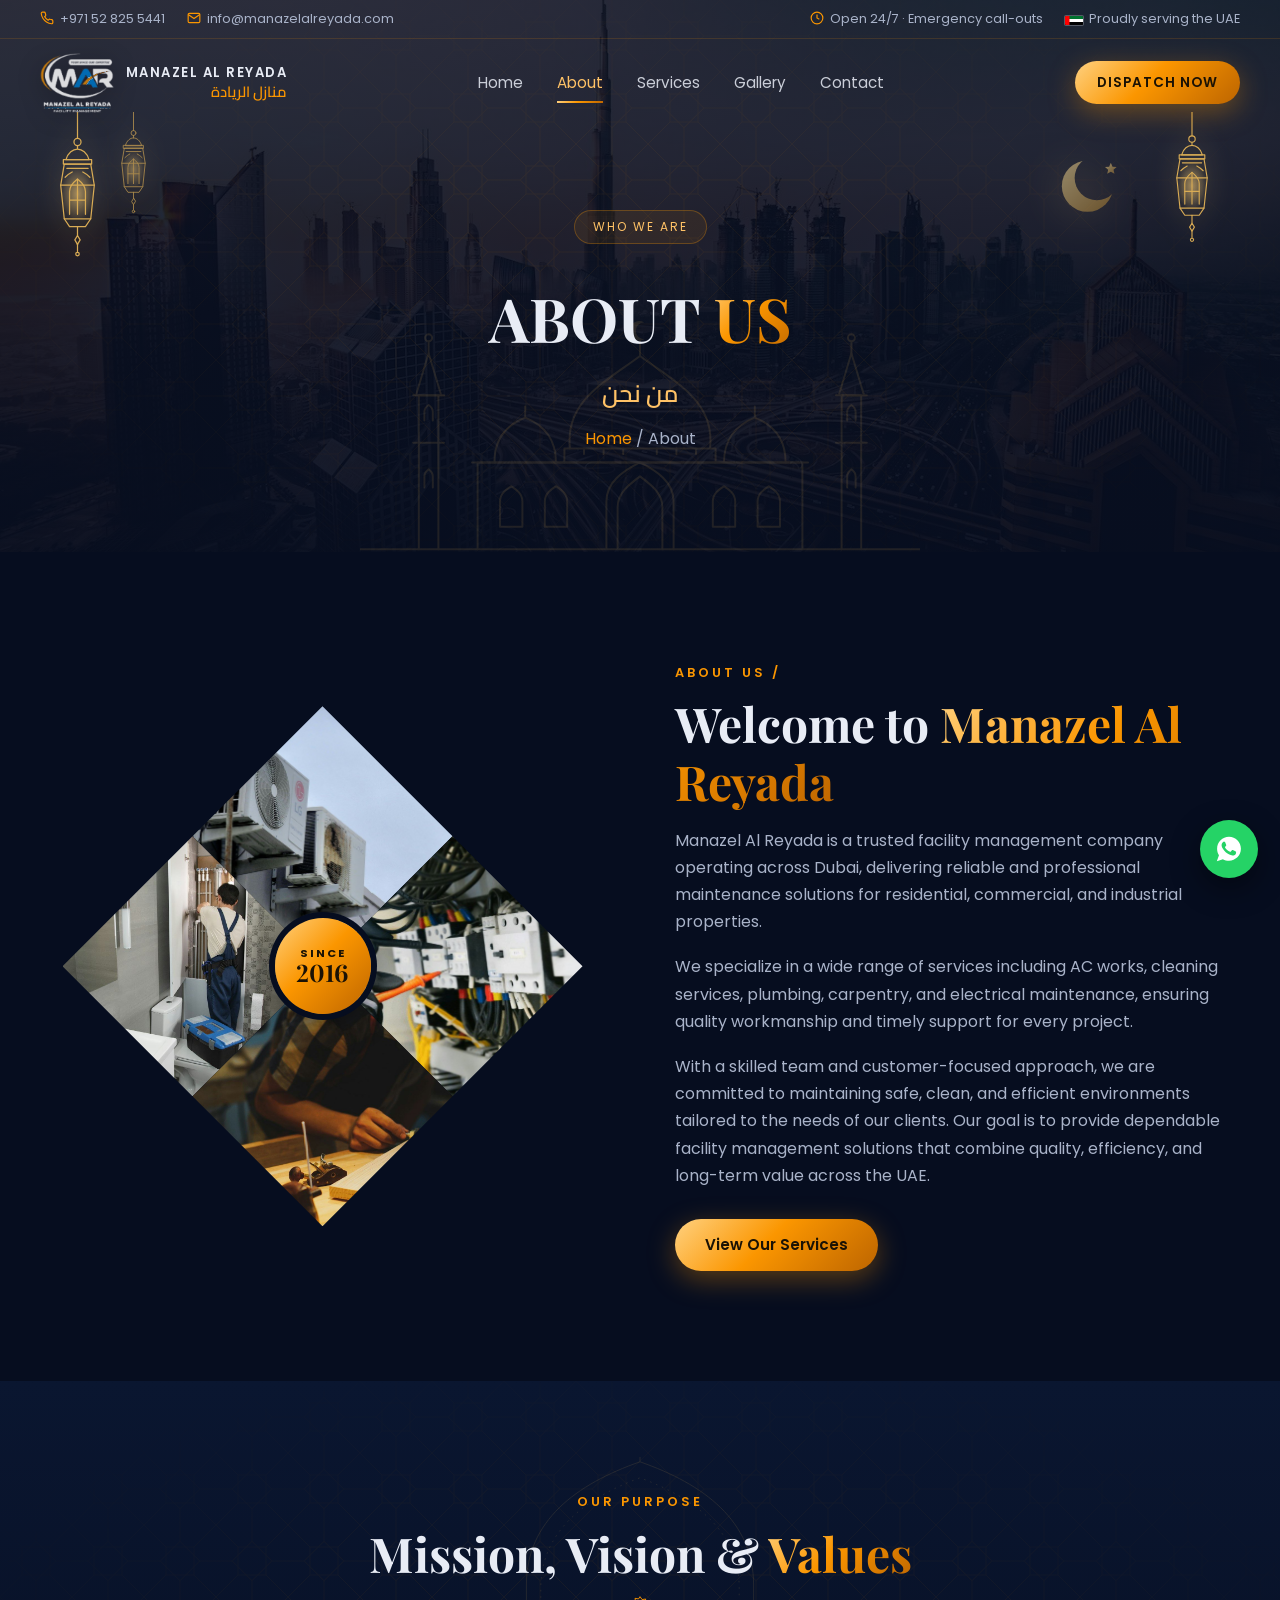
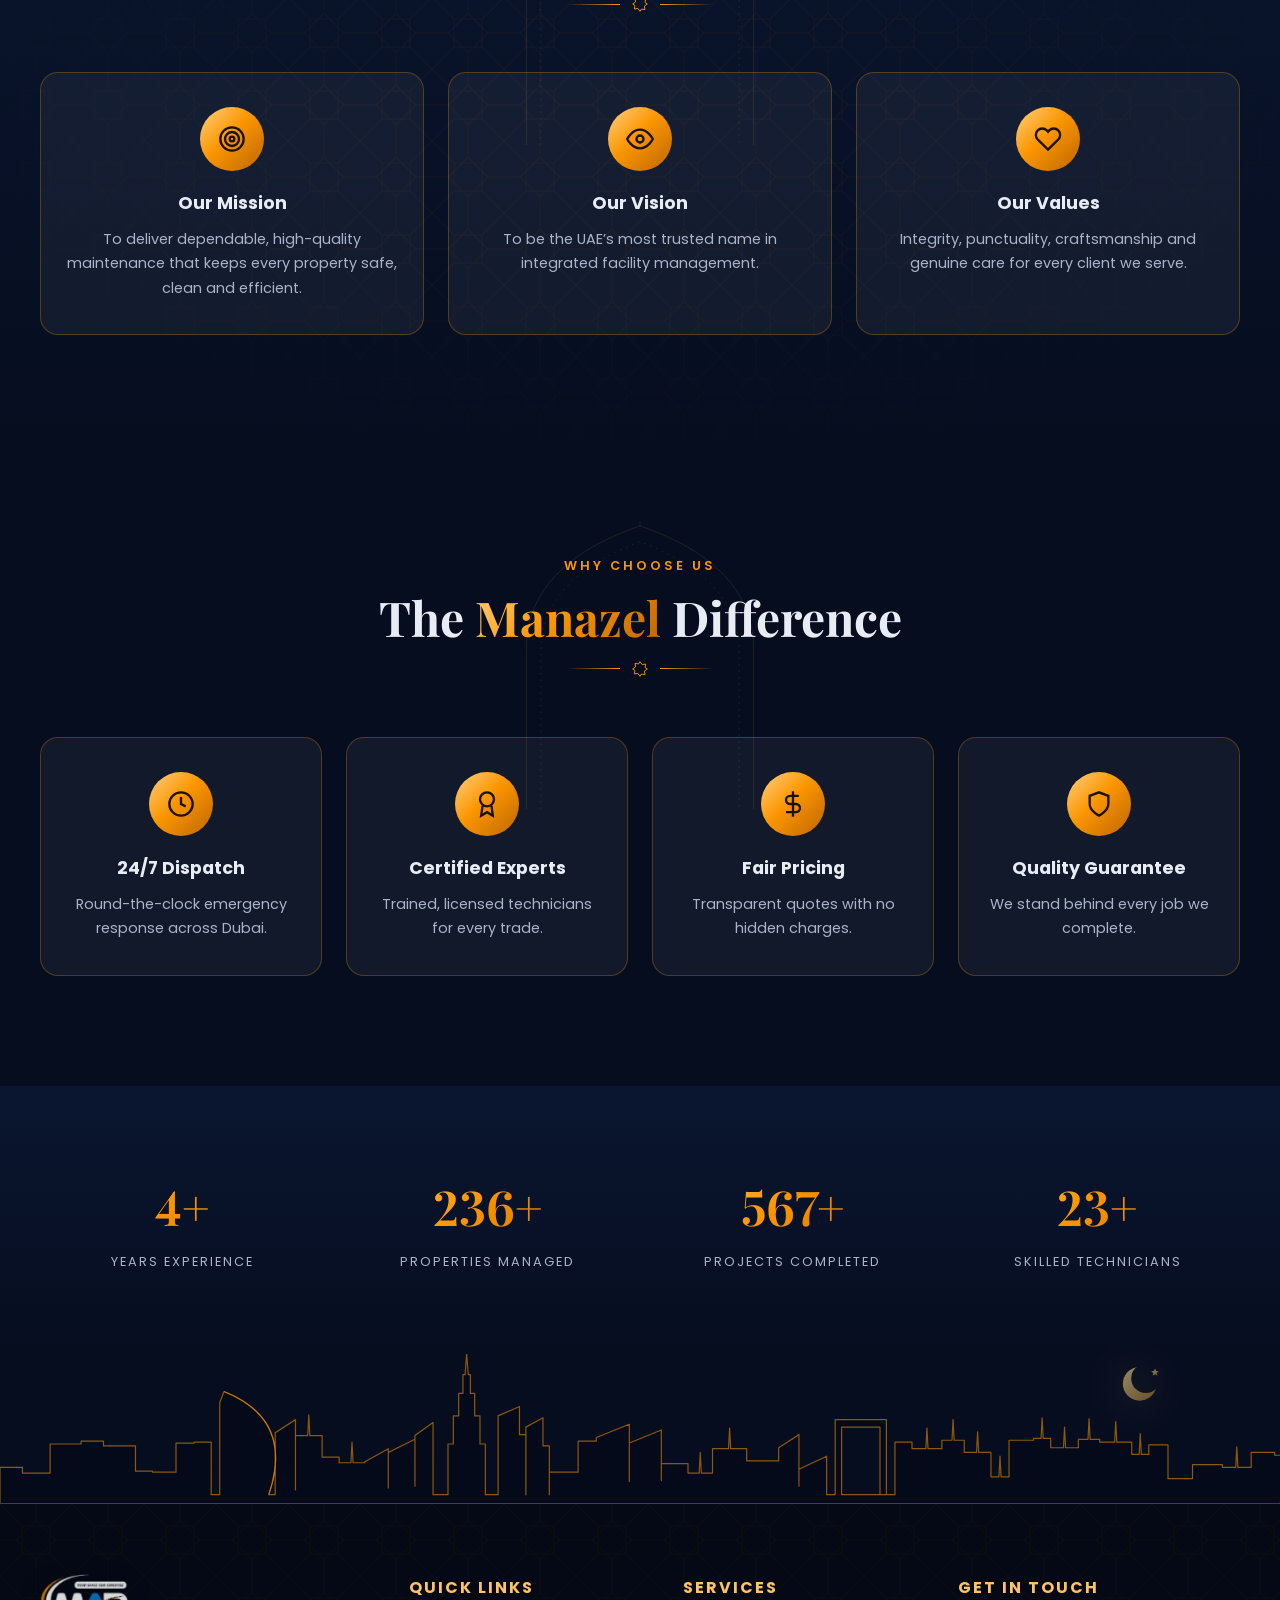
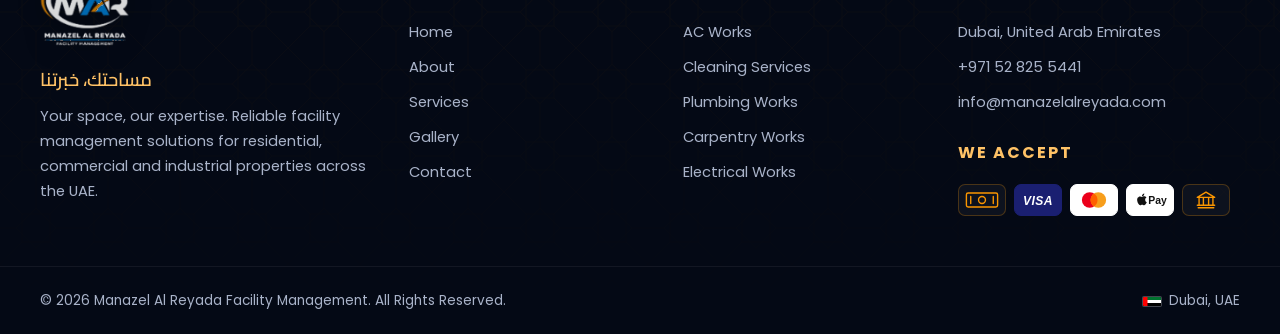
==== commit 9676b329: "up" ====
--- a/about.html
+++ b/about.html
@@ -194,7 +194,7 @@
           <li><a href="mailto:info@manazelalreyada.com">info@manazelalreyada.com</a></li>
         </ul>
         <h5 style="margin-top:24px">We Accept</h5>
-        <div class="pay"><span class="pay-ic pay-cash" role="img" aria-label="Cash" title="Cash"><svg viewBox="0 0 48 30"><rect x="6" y="7" width="36" height="16" rx="2" fill="none" stroke="#d9ac55" stroke-width="1.6"/><circle cx="24" cy="15" r="4" fill="none" stroke="#d9ac55" stroke-width="1.6"/><path d="M11 11v8M37 11v8" stroke="#d9ac55" stroke-width="1.6" stroke-linecap="round"/></svg></span><span class="pay-ic pay-visa" role="img" aria-label="Visa" title="Visa"><svg viewBox="0 0 48 30"><text x="24" y="20.5" text-anchor="middle" font-family="Arial, Helvetica, sans-serif" font-weight="900" font-style="italic" font-size="14" letter-spacing=".5" fill="#ffffff">VISA</text></svg></span><span class="pay-ic pay-mc" role="img" aria-label="Mastercard" title="Mastercard"><svg viewBox="0 0 48 30"><circle cx="19" cy="15" r="9" fill="#eb001b"/><circle cx="29" cy="15" r="9" fill="#f79e1b"/><path d="M24 7.5a9 9 0 0 1 0 15 9 9 0 0 1 0-15z" fill="#ff5f00"/></svg></span><span class="pay-ic pay-apple" role="img" aria-label="Apple Pay" title="Apple Pay"><svg viewBox="0 0 48 30"><g transform="translate(5 4.5) scale(.82)" fill="#111"><path d="M16.37 12.5c-.02-2.1 1.72-3.12 1.8-3.17-.98-1.43-2.5-1.63-3.04-1.65-1.29-.13-2.52.76-3.18.76-.66 0-1.67-.74-2.75-.72-1.41.02-2.72.82-3.45 2.09-1.47 2.55-.38 6.33 1.06 8.4.7 1.01 1.53 2.15 2.62 2.11 1.05-.04 1.45-.68 2.72-.68 1.27 0 1.63.68 2.74.66 1.13-.02 1.85-1.03 2.54-2.05.8-1.17 1.13-2.31 1.15-2.37-.03-.01-2.2-.84-2.21-3.38zM14.3 6.31c.58-.7.97-1.68.86-2.65-.83.03-1.84.55-2.44 1.25-.53.62-1 1.61-.88 2.57.93.07 1.88-.47 2.46-1.17z"/></g><text x="22" y="20" font-family="-apple-system, Segoe UI, Arial, sans-serif" font-weight="600" font-size="12" fill="#111">Pay</text></svg></span><span class="pay-ic pay-bank" role="img" aria-label="Bank Transfer" title="Bank Transfer"><svg viewBox="0 0 48 30" fill="none" stroke="#d9ac55" stroke-width="1.6" stroke-linejoin="round" stroke-linecap="round"><path d="M14 12l10-6 10 6zM15 24h18M16 12v9M21 12v9M27 12v9M32 12v9M14 21h20"/></svg></span></div>
+        <div class="pay"><span class="pay-ic pay-cash" role="img" aria-label="Cash" title="Cash"><svg viewBox="0 0 48 30"><rect x="6" y="7" width="36" height="16" rx="2" fill="none" stroke="#fb9600" stroke-width="1.6"/><circle cx="24" cy="15" r="4" fill="none" stroke="#fb9600" stroke-width="1.6"/><path d="M11 11v8M37 11v8" stroke="#fb9600" stroke-width="1.6" stroke-linecap="round"/></svg></span><span class="pay-ic pay-visa" role="img" aria-label="Visa" title="Visa"><svg viewBox="0 0 48 30"><text x="24" y="20.5" text-anchor="middle" font-family="Arial, Helvetica, sans-serif" font-weight="900" font-style="italic" font-size="14" letter-spacing=".5" fill="#ffffff">VISA</text></svg></span><span class="pay-ic pay-mc" role="img" aria-label="Mastercard" title="Mastercard"><svg viewBox="0 0 48 30"><circle cx="19" cy="15" r="9" fill="#eb001b"/><circle cx="29" cy="15" r="9" fill="#f79e1b"/><path d="M24 7.5a9 9 0 0 1 0 15 9 9 0 0 1 0-15z" fill="#ff5f00"/></svg></span><span class="pay-ic pay-apple" role="img" aria-label="Apple Pay" title="Apple Pay"><svg viewBox="0 0 48 30"><g transform="translate(5 4.5) scale(.82)" fill="#111"><path d="M16.37 12.5c-.02-2.1 1.72-3.12 1.8-3.17-.98-1.43-2.5-1.63-3.04-1.65-1.29-.13-2.52.76-3.18.76-.66 0-1.67-.74-2.75-.72-1.41.02-2.72.82-3.45 2.09-1.47 2.55-.38 6.33 1.06 8.4.7 1.01 1.53 2.15 2.62 2.11 1.05-.04 1.45-.68 2.72-.68 1.27 0 1.63.68 2.74.66 1.13-.02 1.85-1.03 2.54-2.05.8-1.17 1.13-2.31 1.15-2.37-.03-.01-2.2-.84-2.21-3.38zM14.3 6.31c.58-.7.97-1.68.86-2.65-.83.03-1.84.55-2.44 1.25-.53.62-1 1.61-.88 2.57.93.07 1.88-.47 2.46-1.17z"/></g><text x="22" y="20" font-family="-apple-system, Segoe UI, Arial, sans-serif" font-weight="600" font-size="12" fill="#111">Pay</text></svg></span><span class="pay-ic pay-bank" role="img" aria-label="Bank Transfer" title="Bank Transfer"><svg viewBox="0 0 48 30" fill="none" stroke="#fb9600" stroke-width="1.6" stroke-linejoin="round" stroke-linecap="round"><path d="M14 12l10-6 10 6zM15 24h18M16 12v9M21 12v9M27 12v9M32 12v9M14 21h20"/></svg></span></div>
       </div>
     </div>
     <div class="copyright">
--- a/css/style.css
+++ b/css/style.css
@@ -1,17 +1,17 @@
-/* ===== Manazel Al Reyada — Navy & Gold theme ===== */
+/* ===== Manazel Al Reyada — Navy & Orange theme ===== */
 :root {
   --navy-900: #060d1f;
   --navy-800: #0a1630;
   --navy-700: #0f1f42;
   --navy-600: #162a56;
-  --gold: #d9ac55;
-  --gold-light: #f3d38b;
-  --gold-dark: #a87a2a;
-  --gold-grad: linear-gradient(135deg, #f6dc98 0%, #d9ac55 45%, #a87a2a 100%);
+  --gold: #fb9600;
+  --gold-light: #ffc266;
+  --gold-dark: #bd6500;
+  --gold-grad: linear-gradient(135deg, #ffd180 0%, #fb9600 45%, #bd6500 100%);
   --text: #e8ecf5;
   --muted: #a9b3c9;
   --glass: rgba(255, 255, 255, 0.05);
-  --glass-border: rgba(217, 172, 85, 0.28);
+  --glass-border: rgba(251, 150, 0, 0.28);
   --radius: 18px;
   --shadow: 0 20px 50px rgba(0, 0, 0, 0.45);
   --serif: "Playfair Display", Georgia, serif;
@@ -81,9 +81,9 @@
   cursor: pointer; border: 0; transition: transform .25s, box-shadow .25s, background .25s, color .25s;
   font-family: inherit;
 }
-.btn-gold { background: var(--gold-grad); color: #1a1205; box-shadow: 0 8px 28px rgba(217,172,85,.35); }
-.btn-gold:hover { transform: translateY(-3px); box-shadow: 0 14px 36px rgba(217,172,85,.5); }
-.btn-outline { border: 1.5px solid var(--gold); color: var(--gold-light); background: rgba(217,172,85,.06); }
+.btn-gold { background: var(--gold-grad); color: #1a1205; box-shadow: 0 8px 28px rgba(251,150,0,.35); }
+.btn-gold:hover { transform: translateY(-3px); box-shadow: 0 14px 36px rgba(251,150,0,.5); }
+.btn-outline { border: 1.5px solid var(--gold); color: var(--gold-light); background: rgba(251,150,0,.06); }
 .btn-outline:hover { background: var(--gold); color: #1a1205; transform: translateY(-3px); }
 .btn-sm { padding: 10px 22px; font-size: .85rem; letter-spacing: 1px; text-transform: uppercase; }
 
@@ -101,7 +101,7 @@
 .tag {
   display: inline-block; padding: 6px 18px; border: 1px solid var(--glass-border);
   border-radius: 50px; font-size: .75rem; letter-spacing: 2px; text-transform: uppercase;
-  color: var(--gold-light); background: rgba(217,172,85,.08); margin-bottom: 22px;
+  color: var(--gold-light); background: rgba(251,150,0,.08); margin-bottom: 22px;
 }
 .hero h1 {
   font-family: var(--serif); font-size: clamp(2.4rem, 5.5vw, 4.4rem);
@@ -216,7 +216,7 @@
 /* Detailed services (services page) */
 .service-detail {
   display: grid; grid-template-columns: 1fr 1fr; gap: 60px; align-items: center;
-  padding: 60px 0; border-bottom: 1px solid rgba(217,172,85,.12);
+  padding: 60px 0; border-bottom: 1px solid rgba(251,150,0,.12);
 }
 .service-detail:last-child { border-bottom: 0; }
 .service-detail:nth-child(even) .sd-img { order: 2; }
@@ -235,7 +235,7 @@
   background: var(--glass); border: 1px solid var(--glass-border); border-radius: var(--radius);
   padding: 34px 26px; text-align: center; transition: transform .35s, background .35s;
 }
-.feature:hover { transform: translateY(-8px); background: rgba(217,172,85,.07); }
+.feature:hover { transform: translateY(-8px); background: rgba(251,150,0,.07); }
 .feature .icon { width: 64px; height: 64px; margin: 0 auto 18px; border-radius: 50%; background: var(--gold-grad); display: grid; place-items: center; color: #1a1205; }
 .feature .icon svg { width: 28px; height: 28px; }
 .feature h4 { font-size: 1.1rem; margin-bottom: 8px; }
@@ -295,18 +295,18 @@
 .field label { display: block; font-size: .8rem; color: var(--muted); margin-bottom: 6px; letter-spacing: 1px; }
 .field input, .field select, .field textarea {
   width: 100%; padding: 14px 16px; border-radius: 10px; font-family: inherit; font-size: .95rem;
-  background: rgba(6,13,31,.7); border: 1px solid rgba(217,172,85,.22); color: var(--text);
+  background: rgba(6,13,31,.7); border: 1px solid rgba(251,150,0,.22); color: var(--text);
   transition: border .25s, box-shadow .25s;
 }
 .field select option { background: var(--navy-800); }
 .field textarea { min-height: 130px; resize: vertical; }
-.field input:focus, .field select:focus, .field textarea:focus { outline: none; border-color: var(--gold); box-shadow: 0 0 0 3px rgba(217,172,85,.18); }
+.field input:focus, .field select:focus, .field textarea:focus { outline: none; border-color: var(--gold); box-shadow: 0 0 0 3px rgba(251,150,0,.18); }
 .form-note { font-size: .85rem; color: var(--gold-light); margin-top: 12px; min-height: 1.2em; }
 .map { margin-top: 30px; border-radius: var(--radius); overflow: hidden; border: 1px solid var(--glass-border); height: 380px; }
 .map iframe { width: 100%; height: 100%; border: 0; filter: grayscale(.4) invert(.9) hue-rotate(180deg); }
 
 /* ---------- Footer ---------- */
-.footer { background: #040915; border-top: 1px solid rgba(217,172,85,.18); padding: 70px 0 0; }
+.footer { background: #040915; border-top: 1px solid rgba(251,150,0,.18); padding: 70px 0 0; }
 .footer-grid { display: grid; grid-template-columns: 1.4fr 1fr 1fr 1.2fr; gap: 40px; }
 .footer h5 { font-size: 1rem; text-transform: uppercase; letter-spacing: 2px; margin-bottom: 18px; color: var(--gold-light); }
 .footer p, .footer li { color: var(--muted); font-size: .92rem; }
@@ -374,7 +374,7 @@
 .gallery-item .cap b { display: block; color: var(--gold-light); font-size: .7rem; letter-spacing: 2px; text-transform: uppercase; font-weight: 600; }
 
 /* Top info bar */
-.topbar { font-size: .8rem; color: var(--muted); border-bottom: 1px solid rgba(217,172,85,.15); transition: margin .35s, opacity .35s; }
+.topbar { font-size: .8rem; color: var(--muted); border-bottom: 1px solid rgba(251,150,0,.15); transition: margin .35s, opacity .35s; }
 .topbar .container { display: flex; justify-content: space-between; align-items: center; gap: 16px; padding: 8px 0; }
 .topbar a:hover { color: var(--gold-light); }
 .topbar .tb-left, .topbar .tb-right { display: flex; gap: 22px; align-items: center; flex-wrap: wrap; }
@@ -391,7 +391,7 @@
 .hero-visual { position: relative; max-width: 480px; margin-left: auto; width: 100%; }
 .hero-photo {
   aspect-ratio: 4/5; border-radius: 24px; background: var(--navy-600) url("../assets/img/electrician-panel.jpg") 35% center/cover;
-  border: 1px solid var(--glass-border); box-shadow: var(--shadow), 0 0 80px rgba(217,172,85,.12);
+  border: 1px solid var(--glass-border); box-shadow: var(--shadow), 0 0 80px rgba(251,150,0,.12);
 }
 .hero-visual .stat-card { position: absolute; padding: 16px 20px; display: flex; gap: 14px; align-items: center; transform: none !important; }
 .hero-visual .stat-card .icon { margin: 0; flex: none; }
@@ -479,7 +479,7 @@
 .hs-panel {
   position: relative; border-radius: 22px; overflow: hidden;
   background: linear-gradient(180deg, rgba(15,31,66,.72), rgba(6,13,31,.88));
-  border: 1px solid rgba(217,172,85,.28);
+  border: 1px solid rgba(251,150,0,.28);
   backdrop-filter: blur(18px); -webkit-backdrop-filter: blur(18px);
   box-shadow: 0 30px 70px rgba(0,0,0,.55), inset 0 1px 0 rgba(255,255,255,.06);
   user-select: none; -webkit-user-select: none; -webkit-tap-highlight-color: transparent;
@@ -497,16 +497,16 @@
 }
 .hs-item:hover { background: rgba(255,255,255,.04); }
 .hs-item.active {
-  background: linear-gradient(135deg, rgba(217,172,85,.18), rgba(217,172,85,.04));
-  box-shadow: inset 0 0 0 1px rgba(217,172,85,.35);
+  background: linear-gradient(135deg, rgba(251,150,0,.18), rgba(251,150,0,.04));
+  box-shadow: inset 0 0 0 1px rgba(251,150,0,.35);
 }
 .hs-icon {
   flex: none; width: 44px; height: 44px; border-radius: 12px; display: grid; place-items: center;
-  background: rgba(217,172,85,.08); border: 1px solid rgba(217,172,85,.25); color: var(--gold-light);
+  background: rgba(251,150,0,.08); border: 1px solid rgba(251,150,0,.25); color: var(--gold-light);
   transition: background .35s, color .35s, transform .35s;
 }
 .hs-icon svg { width: 22px; height: 22px; }
-.hs-item.active .hs-icon { background: var(--gold-grad); color: #1a1205; border-color: transparent; box-shadow: 0 8px 20px rgba(217,172,85,.35); }
+.hs-item.active .hs-icon { background: var(--gold-grad); color: #1a1205; border-color: transparent; box-shadow: 0 8px 20px rgba(251,150,0,.35); }
 .hs-item:hover .hs-icon { transform: translateY(-2px); }
 .hs-item b { display: block; font-size: .9rem; font-weight: 600; color: #fff; line-height: 1.3; }
 .hs-item small { display: block; color: var(--muted); font-size: .75rem; line-height: 1.35; margin-top: 2px; }
@@ -525,27 +525,27 @@
 /* trust strip */
 .hs-trust {
   display: flex; align-items: center; gap: 8px; padding: 14px 18px;
-  border-top: 1px solid rgba(217,172,85,.15); background: rgba(4,9,21,.55);
+  border-top: 1px solid rgba(251,150,0,.15); background: rgba(4,9,21,.55);
 }
 .ht-since, .ht-item, .ht-call { display: flex; align-items: center; gap: 12px; }
-.ht-since { padding-right: 22px; margin-right: 6px; border-right: 1px solid rgba(217,172,85,.18); }
+.ht-since { padding-right: 22px; margin-right: 6px; border-right: 1px solid rgba(251,150,0,.18); }
 .ht-seal {
   flex: none; width: 52px; height: 52px; border-radius: 50%; background: var(--gold-grad); color: #1a1205;
   display: grid; place-content: center; text-align: center; font-family: var(--serif); font-weight: 800; font-size: .95rem; line-height: 1;
-  box-shadow: 0 0 0 4px rgba(217,172,85,.15);
+  box-shadow: 0 0 0 4px rgba(251,150,0,.15);
 }
 .ht-seal small { font-family: var(--sans); font-size: .5rem; letter-spacing: 1.5px; font-weight: 700; }
 .ht-since b, .ht-item b, .ht-call b { display: block; font-size: .88rem; font-weight: 600; color: #fff; line-height: 1.25; }
 .ht-since small, .ht-item small, .ht-call small { display: block; font-size: .72rem; color: var(--muted); line-height: 1.3; }
 .ht-item { flex: 1; justify-content: center; }
-.ht-icon { flex: none; width: 34px; height: 34px; border-radius: 50%; display: grid; place-items: center; color: var(--gold); background: rgba(217,172,85,.1); }
+.ht-icon { flex: none; width: 34px; height: 34px; border-radius: 50%; display: grid; place-items: center; color: var(--gold); background: rgba(251,150,0,.1); }
 .ht-icon svg { width: 17px; height: 17px; }
 .ht-call {
   flex: none; margin-left: 6px; padding: 8px 20px 8px 8px; border-radius: 50px;
-  background: var(--gold-grad); color: #1a1205; box-shadow: 0 10px 26px rgba(217,172,85,.35);
+  background: var(--gold-grad); color: #1a1205; box-shadow: 0 10px 26px rgba(251,150,0,.35);
   transition: transform .25s, box-shadow .25s;
 }
-.ht-call:hover { transform: translateY(-2px); box-shadow: 0 14px 32px rgba(217,172,85,.5); }
+.ht-call:hover { transform: translateY(-2px); box-shadow: 0 14px 32px rgba(251,150,0,.5); }
 .ht-call b { color: #1a1205; }
 .ht-call small { color: rgba(26,18,5,.7); }
 .ht-call-icon { width: 38px; height: 38px; border-radius: 50%; display: grid; place-items: center; background: #1a1205; color: var(--gold-light); position: relative; }
@@ -596,7 +596,7 @@
 :root {
   --arabic: "Cairo", "Segoe UI", Tahoma, sans-serif;
   /* eight-point star (khatam) lattice, gold, very subtle */
-  --khatam: url("data:image/svg+xml,%3Csvg xmlns='http://www.w3.org/2000/svg' width='72' height='72' viewBox='0 0 72 72'%3E%3Cg fill='none' stroke='%23d9ac55' stroke-width='1'%3E%3Crect x='22' y='22' width='28' height='28'/%3E%3Crect x='22' y='22' width='28' height='28' transform='rotate(45 36 36)'/%3E%3Cpath d='M36 16.2V0M36 55.8V72M16.2 36H0M55.8 36H72M0 0l22 22M72 0L50 22M0 72l22-22M72 72L50 50'/%3E%3C/g%3E%3C/svg%3E");
+  --khatam: url("data:image/svg+xml,%3Csvg xmlns='http://www.w3.org/2000/svg' width='72' height='72' viewBox='0 0 72 72'%3E%3Cg fill='none' stroke='%23fb9600' stroke-width='1'%3E%3Crect x='22' y='22' width='28' height='28'/%3E%3Crect x='22' y='22' width='28' height='28' transform='rotate(45 36 36)'/%3E%3Cpath d='M36 16.2V0M36 55.8V72M16.2 36H0M55.8 36H72M0 0l22 22M72 0L50 22M0 72l22-22M72 72L50 50'/%3E%3C/g%3E%3C/svg%3E");
 }
 .ar, [lang="ar"] { font-family: var(--arabic); letter-spacing: 0 !important; text-transform: none !important; }
 
@@ -637,17 +637,17 @@
 .trust-card {
   display: flex; gap: 18px; align-items: flex-start; padding: 28px 26px; border-radius: var(--radius);
   background: linear-gradient(160deg, rgba(22,42,86,.55), rgba(6,13,31,.6));
-  border: 1px solid rgba(217,172,85,.22); transition: transform .35s, border-color .35s, box-shadow .35s;
+  border: 1px solid rgba(251,150,0,.22); transition: transform .35s, border-color .35s, box-shadow .35s;
   position: relative; overflow: hidden;
 }
 .trust-card::before {
   content: ""; position: absolute; right: -30px; top: -30px; width: 110px; height: 110px;
   background-image: var(--khatam); background-size: 55px; opacity: .07;
 }
-.trust-card:hover { transform: translateY(-6px); border-color: rgba(217,172,85,.55); box-shadow: 0 24px 50px rgba(0,0,0,.45); }
+.trust-card:hover { transform: translateY(-6px); border-color: rgba(251,150,0,.55); box-shadow: 0 24px 50px rgba(0,0,0,.45); }
 .trust-card .icon {
   flex: none; width: 54px; height: 54px; border-radius: 14px; display: grid; place-items: center;
-  background: var(--gold-grad); color: #1a1205; box-shadow: 0 10px 24px rgba(217,172,85,.25);
+  background: var(--gold-grad); color: #1a1205; box-shadow: 0 10px 24px rgba(251,150,0,.25);
 }
 .trust-card .icon svg { width: 26px; height: 26px; }
 .trust-card h4 { font-size: 1.05rem; margin-bottom: 6px; }
@@ -658,12 +658,12 @@
 .skyline svg { width: 100%; height: 130px; display: block; }
 .skyline path { fill: none; stroke: var(--gold); stroke-width: 1.2; stroke-linejoin: round; opacity: .55; }
 .skyline path:first-child { fill: #040915; }
-.footer { border-top: 1px solid rgba(217,172,85,.35); }
+.footer { border-top: 1px solid rgba(251,150,0,.35); }
 
 /* footer extras */
 .footer .ar-tag { font-family: var(--arabic); color: var(--gold-light); font-size: 1.15rem; font-weight: 600; margin-bottom: 8px; }
 .pay { display: flex; flex-wrap: wrap; gap: 8px; }
-.pay span { font-size: .72rem; padding: 5px 10px; border-radius: 6px; border: 1px solid rgba(217,172,85,.25); color: var(--text); background: rgba(255,255,255,.03); }
+.pay span { font-size: .72rem; padding: 5px 10px; border-radius: 6px; border: 1px solid rgba(251,150,0,.25); color: var(--text); background: rgba(255,255,255,.03); }
 .copy-row { display: flex; justify-content: space-between; align-items: center; flex-wrap: wrap; gap: 10px; }
 .copyright .license { display: inline-flex; align-items: center; }
 .copyright .license b { color: var(--text); font-weight: 500; }
@@ -702,7 +702,7 @@
 @keyframes lanternSwing { 0%,100% { transform: rotate(2.5deg); } 50% { transform: rotate(-2.5deg); } }
 
 /* crescent moon + star */
-.crescent { width: 70px; opacity: .55; filter: drop-shadow(0 0 22px rgba(246,220,152,.45)); }
+.crescent { width: 70px; opacity: .55; filter: drop-shadow(0 0 22px rgba(255,209,128,.45)); }
 
 /* mosque silhouette */
 .mosque { width: min(560px, 80%); opacity: .14; }
@@ -763,7 +763,7 @@
 .pay { gap: 10px; }
 .pay .pay-ic {
   width: 56px; height: 36px; padding: 0; border-radius: 7px; display: grid; place-items: center;
-  border: 1px solid rgba(217,172,85,.25); background: rgba(255,255,255,.04);
+  border: 1px solid rgba(251,150,0,.25); background: rgba(255,255,255,.04);
   transition: transform .25s, border-color .25s;
 }
 .pay .pay-ic:hover { transform: translateY(-2px); border-color: var(--gold); }
@@ -792,25 +792,26 @@
     position: fixed; left: 0; right: 0; bottom: 0; z-index: 120;
     padding: 10px 12px calc(10px + env(safe-area-inset-bottom));
     background: rgba(6,13,31,.94); backdrop-filter: blur(16px); -webkit-backdrop-filter: blur(16px);
-    border-top: 1px solid rgba(217,172,85,.35); box-shadow: 0 -10px 30px rgba(0,0,0,.45);
+    border-top: 1px solid rgba(251,150,0,.35); box-shadow: 0 -10px 30px rgba(0,0,0,.45);
   }
   .mobile-bar a { display: flex; align-items: center; justify-content: center; gap: 8px; height: 54px; border-radius: 14px; font-weight: 600; -webkit-tap-highlight-color: transparent; transition: transform .15s; }
   .mobile-bar a:active { transform: scale(.96); }
-  .mb-call { background: var(--gold-grad); color: #1a1205; padding: 0 12px 0 6px; justify-content: flex-start !important; box-shadow: 0 8px 22px rgba(217,172,85,.35); min-width: 0; }
-  .mb-call .mb-ic { flex: none; width: 42px; height: 42px; border-radius: 11px; background: #1a1205; color: var(--gold-light); display: grid; place-items: center; position: relative; }
-  .mb-call .mb-ic::after { content: ""; position: absolute; inset: -3px; border-radius: 13px; border: 2px solid #1a1205; animation: ring 1.8s ease-out infinite; }
+  .mb-call { background: linear-gradient(135deg, var(--navy-600), var(--navy-800)); color: var(--text); border: 1px solid rgba(251,150,0,.55); padding: 0 12px 0 6px; justify-content: flex-start !important; box-shadow: 0 8px 22px rgba(0,0,0,.3), inset 0 1px 0 rgba(255,255,255,.06); min-width: 0; }
+  .mb-call .mb-ic { flex: none; width: 42px; height: 42px; border-radius: 11px; background: var(--gold-grad); color: #1a1205; display: grid; place-items: center; position: relative; }
+  .mb-call .mb-ic::after { content: ""; position: absolute; inset: -3px; border-radius: 13px; border: 2px solid rgba(255,194,102,.65); animation: ring 1.8s ease-out infinite; }
+  .mb-call small { color: var(--gold-light); opacity: 1; }
   .mb-call svg { width: 20px; height: 20px; }
-  .mb-call small { display: block; font-size: .66rem; font-weight: 500; opacity: .75; line-height: 1.1; }
+  .mb-call small { display: block; font-size: .66rem; font-weight: 500; line-height: 1.1; }
   .mb-call b { display: block; font-size: .92rem; line-height: 1.25; white-space: nowrap; }
   .mb-wa, .mb-quote { flex-direction: column; gap: 2px !important; width: 62px; font-size: .64rem; }
   .mb-wa { background: #25d366; color: #fff; }
-  .mb-quote { border: 1px solid rgba(217,172,85,.5); color: var(--gold-light); background: rgba(217,172,85,.08); }
+  .mb-quote { border: 1px solid rgba(251,150,0,.5); color: var(--gold-light); background: rgba(251,150,0,.08); }
   .mb-wa svg { width: 22px; height: 22px; } .mb-quote svg { width: 20px; height: 20px; }
 
   /* ---------- header + menu ---------- */
   .header .nav { padding: 10px 0; }
   .brand-logo img { height: 50px; }
-  .menu-toggle { width: 44px; height: 44px; position: relative; z-index: 130; border-radius: 12px; border: 1px solid rgba(217,172,85,.3); background: rgba(6,13,31,.5); }
+  .menu-toggle { width: 44px; height: 44px; position: relative; z-index: 130; border-radius: 12px; border: 1px solid rgba(251,150,0,.3); background: rgba(6,13,31,.5); }
   .menu-toggle span { left: 10px; width: 22px; }
   .menu-toggle span:nth-child(1) { top: 14px; } .menu-toggle span:nth-child(2) { top: 21px; } .menu-toggle span:nth-child(3) { top: 28px; }
   .menu-toggle.open span:nth-child(1), .menu-toggle.open span:nth-child(3) { top: 21px; }
@@ -818,7 +819,7 @@
     z-index: 125; width: min(330px, 86vw); padding: 96px 28px 28px; gap: 0; overflow-y: auto;
     background: linear-gradient(180deg, #0f1f42, #060d1f); box-shadow: -20px 0 60px rgba(0,0,0,.5);
   }
-  .nav-links li a { display: block; padding: 14px 4px; font-size: 1.05rem; border-bottom: 1px solid rgba(217,172,85,.12); }
+  .nav-links li a { display: block; padding: 14px 4px; font-size: 1.05rem; border-bottom: 1px solid rgba(251,150,0,.12); }
   .nav-links li a::after { display: none; }
   .nav-links li a.active { color: var(--gold-light); padding-left: 12px; border-left: 2px solid var(--gold); }
   .menu-extra { display: flex; flex-direction: column; gap: 12px; margin-top: 26px; }
@@ -960,3 +961,72 @@
   .nav-links li a.btn-gold { color: #1a1205; }
   .nav-links li a.menu-wa { color: #fff; }
 }
+
+/* Homepage mobile refinement */
+@media (max-width: 560px) {
+  body.home-page {
+    --muted: #bec8d8;
+    --glass-border: rgba(251, 150, 0, .2);
+  }
+
+  body.home-page .hs-panel-wrap { display: none; }
+
+  body.home-page .gold {
+    background: none;
+    color: var(--gold-light);
+    -webkit-text-fill-color: currentColor;
+  }
+
+  body.home-page .hero-center { padding: 116px 0 24px; }
+  body.home-page .hero-center .tag { letter-spacing: .06em; line-height: 1.5; }
+  body.home-page .hero-center h1 {
+    font-size: clamp(1.9rem, 8.5vw, 2.2rem);
+    line-height: 1.16;
+    letter-spacing: -.025em;
+    text-transform: none;
+    text-wrap: balance;
+  }
+  body.home-page .hero-center p { color: #e0e5ef; line-height: 1.7; }
+  body.home-page .hero-center .hero-actions {
+    grid-template-columns: 1fr;
+    max-width: 320px;
+    margin-inline: auto;
+  }
+  body.home-page .hero-center .hero-actions .btn { min-height: 48px; }
+  body.home-page .hs-dots { margin-top: 16px; }
+  body.home-page .hs-panel { border-color: rgba(251, 150, 0, .2); }
+  body.home-page .hs-tabs { padding: 8px 6px; }
+  body.home-page .hs-item { flex: 0 0 auto; padding: 10px 12px 14px; }
+  body.home-page .hs-item > span:nth-child(2) { flex: 0 0 auto; }
+  body.home-page .hs-trust {
+    grid-template-columns: repeat(2, minmax(0, 1fr));
+    gap: 14px 10px;
+    padding: 14px 12px;
+  }
+  body.home-page .ht-since {
+    width: 100%;
+    min-width: 0;
+    justify-content: flex-start;
+    gap: 10px;
+  }
+  body.home-page .ht-since > span:last-child,
+  body.home-page .ht-item > span:last-child { min-width: 0; }
+  body.home-page .ht-item {
+    width: 100%;
+    min-width: 0;
+    gap: 8px;
+  }
+  body.home-page .ht-icon { width: 30px; height: 30px; }
+  body.home-page .ht-since b,
+  body.home-page .ht-item b { font-size: .78rem; white-space: normal; }
+  body.home-page .ht-since small,
+  body.home-page .ht-item small { font-size: .66rem; white-space: normal; }
+  body.home-page .hs-item.active {
+    background: rgba(251, 150, 0, .12);
+    box-shadow: inset 0 0 0 1px rgba(251, 150, 0, .24);
+  }
+  body.home-page .eyebrow { letter-spacing: 1.5px; }
+  body.home-page .section-head { margin-bottom: 30px; }
+  body.home-page .section-head p { line-height: 1.7; }
+  body.home-page .section-head::before { opacity: .08; }
+}
